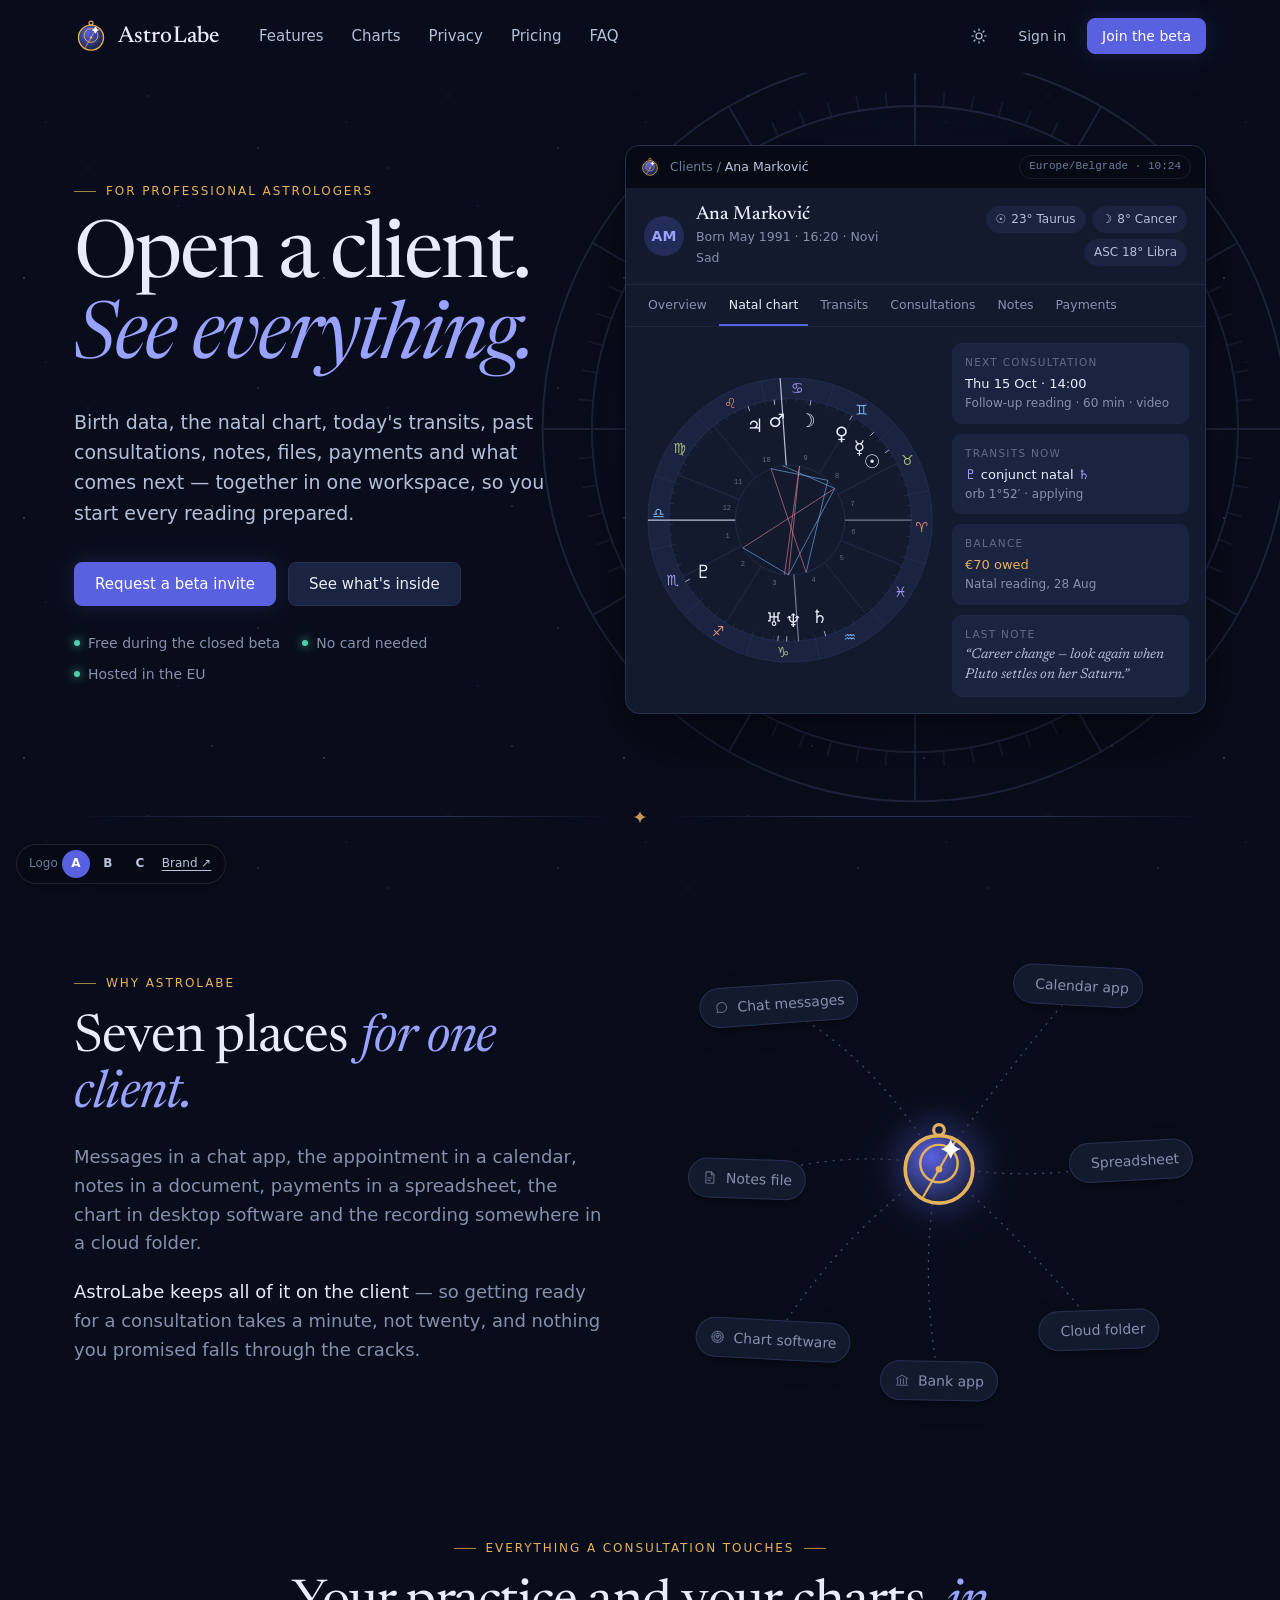
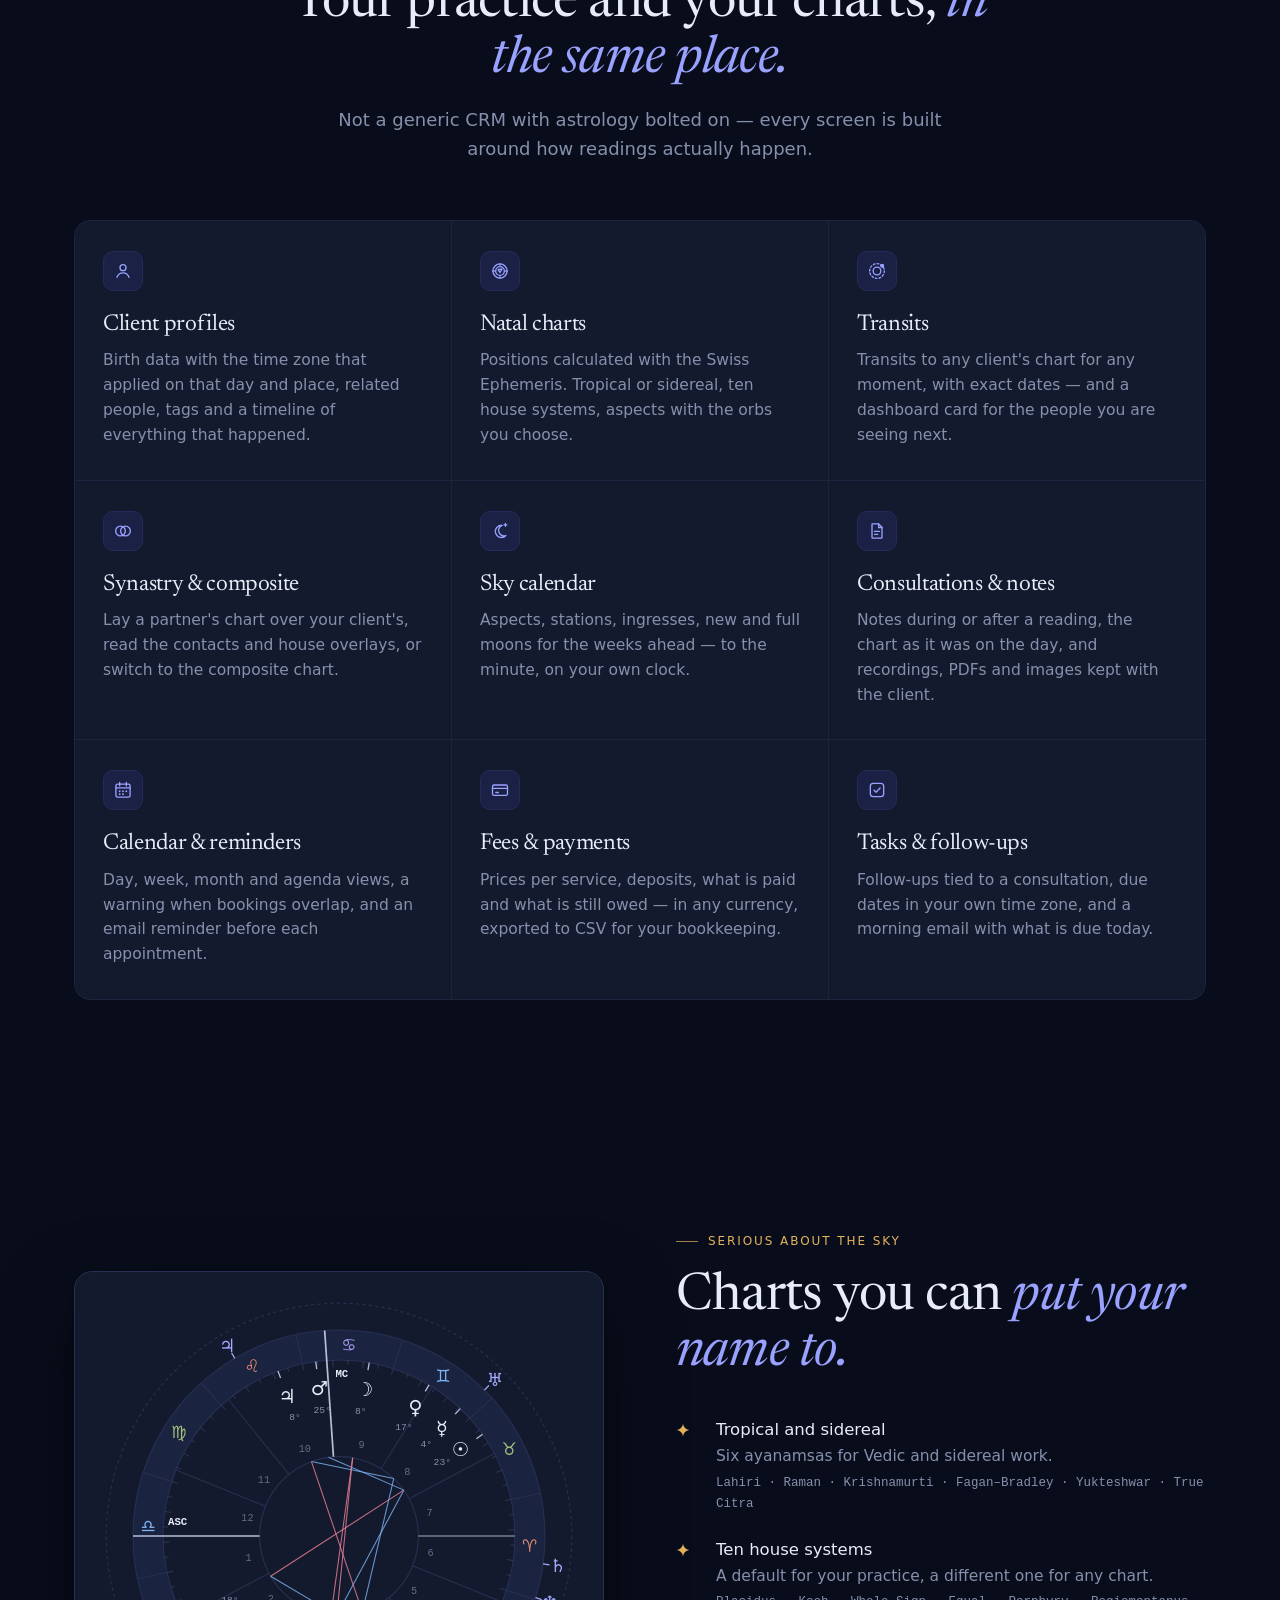
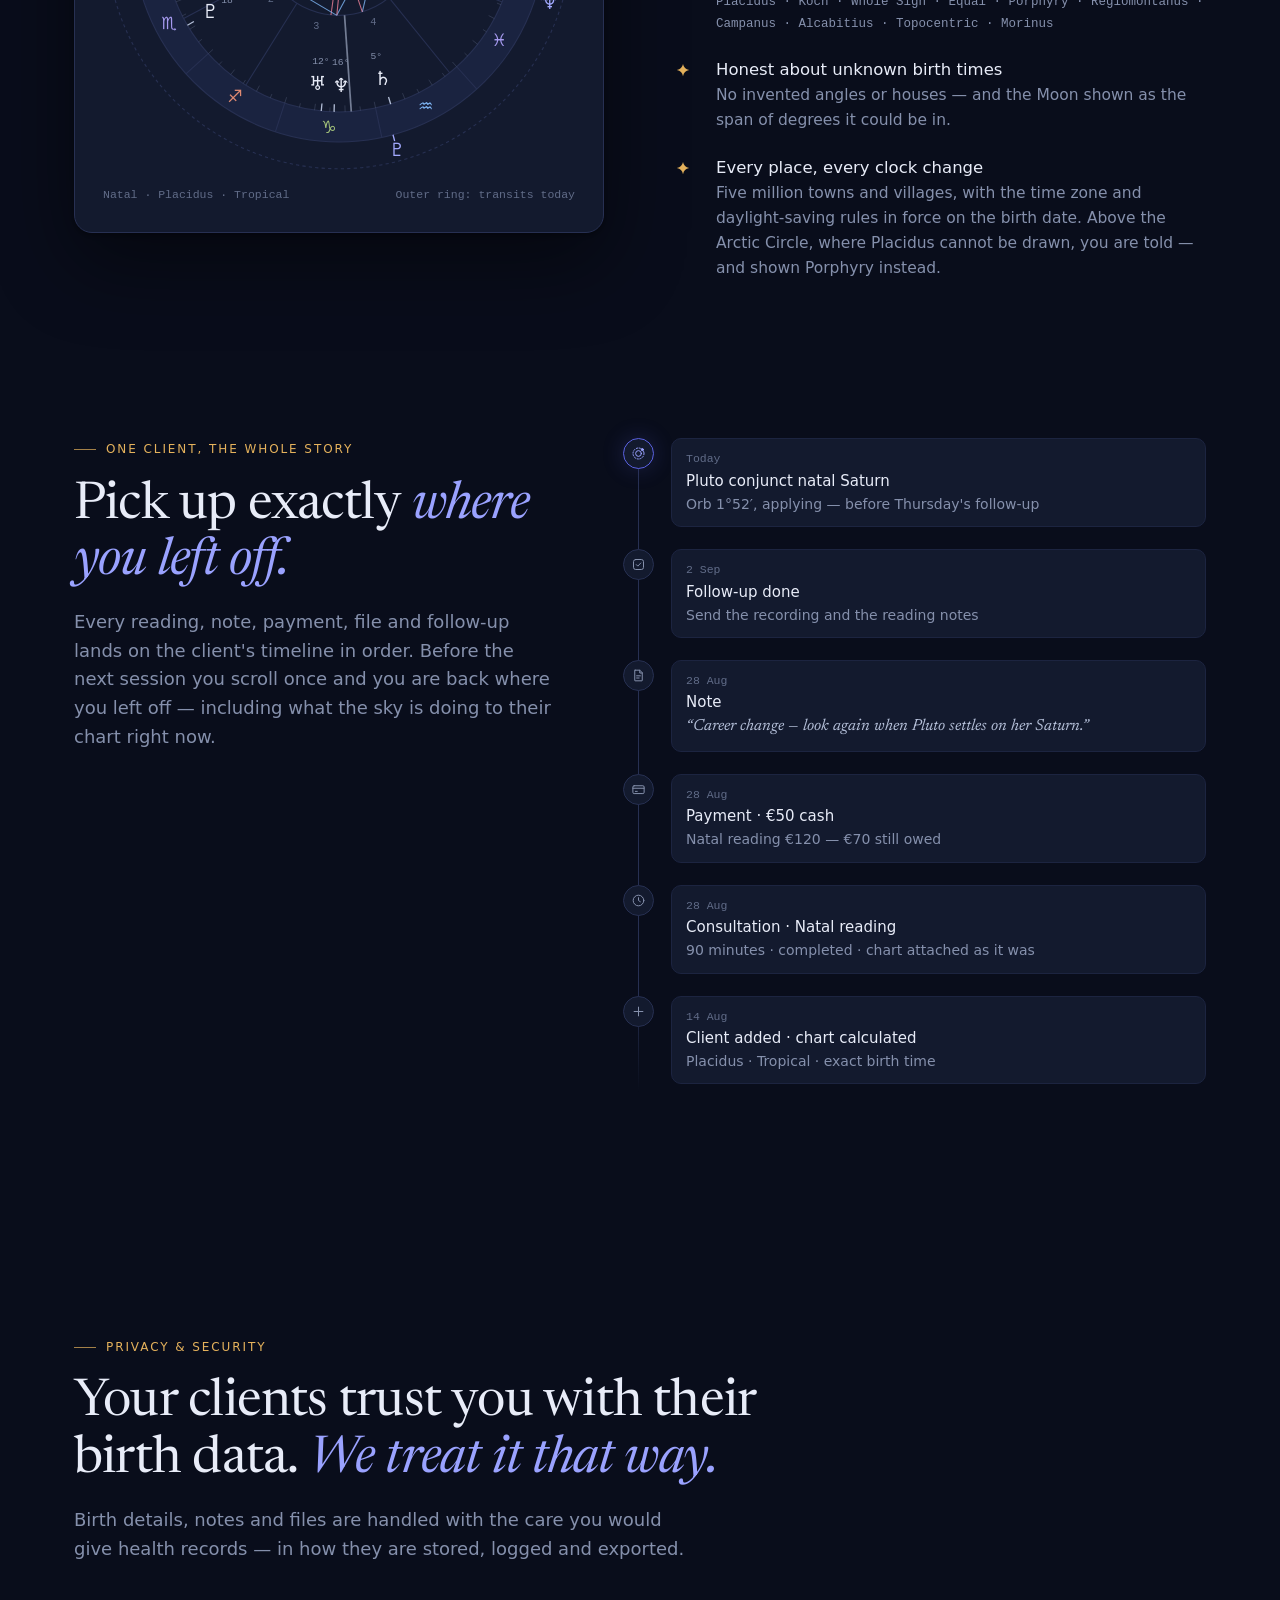
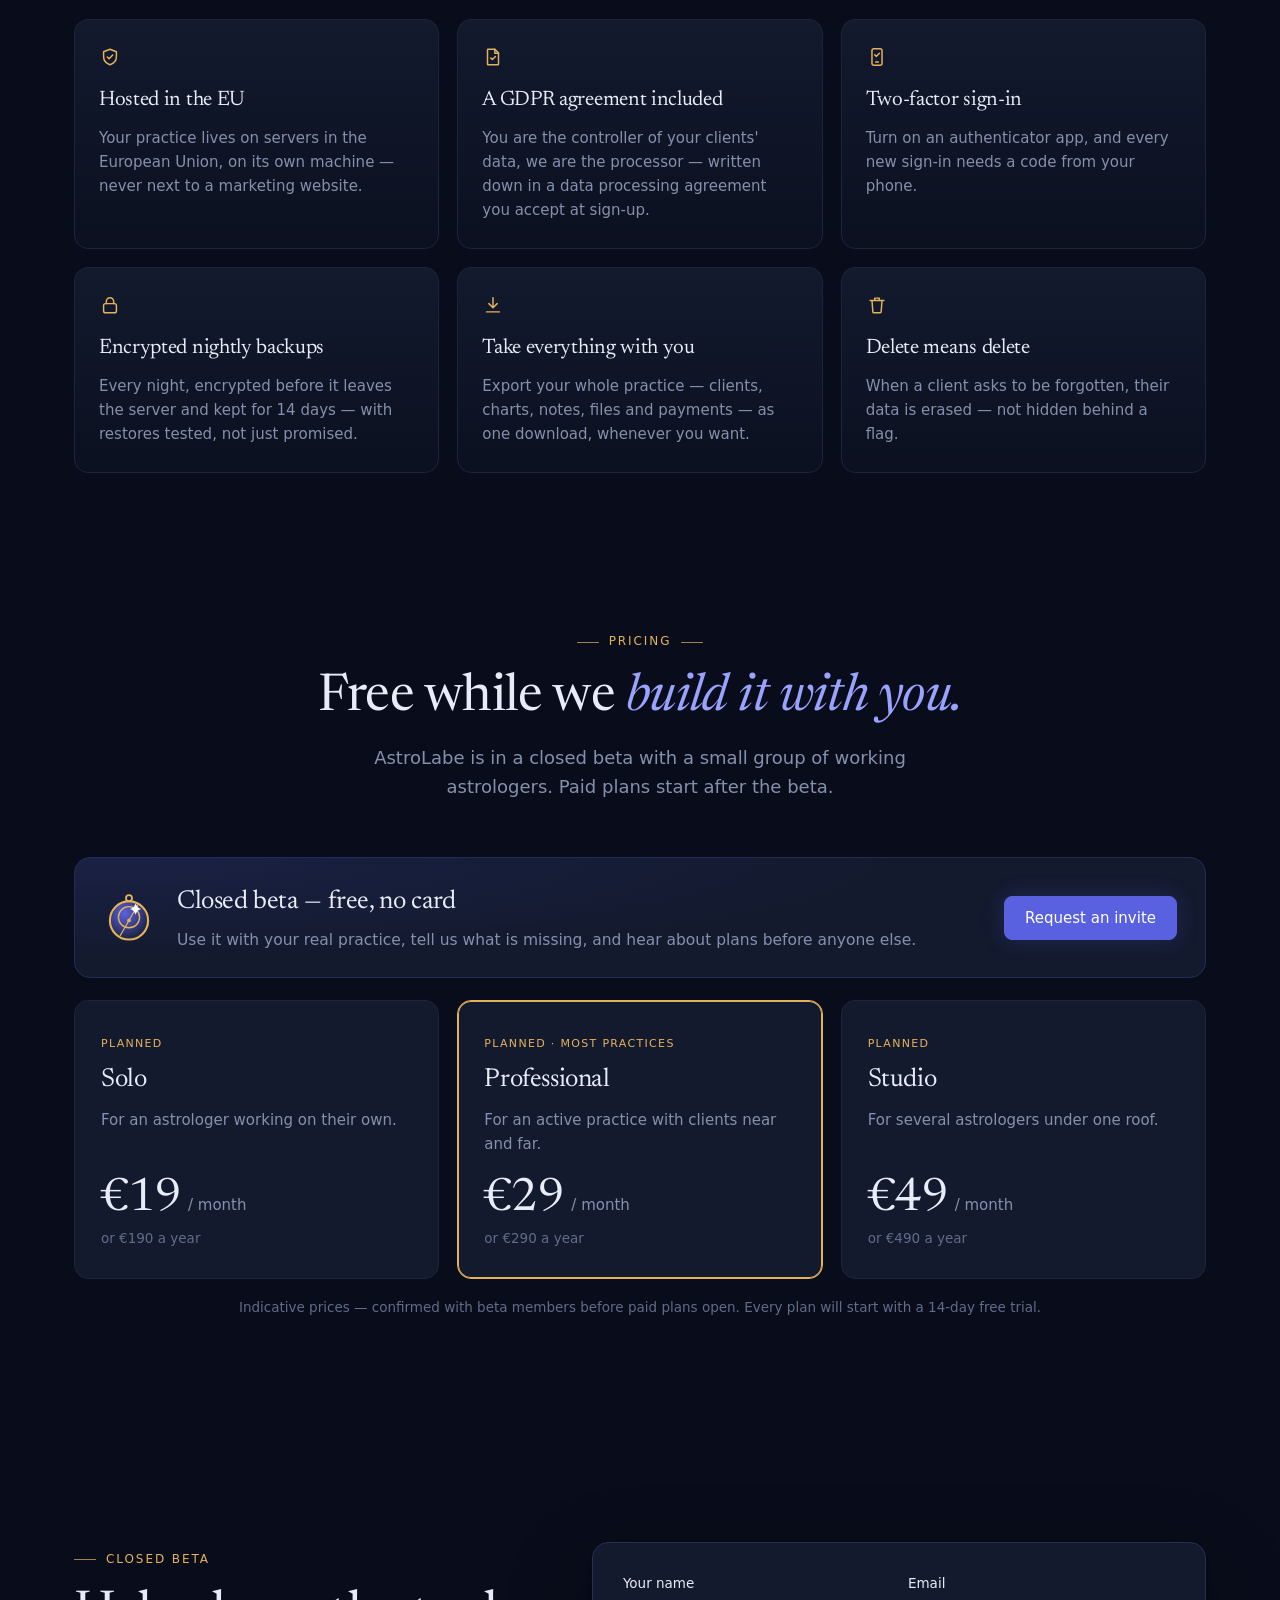
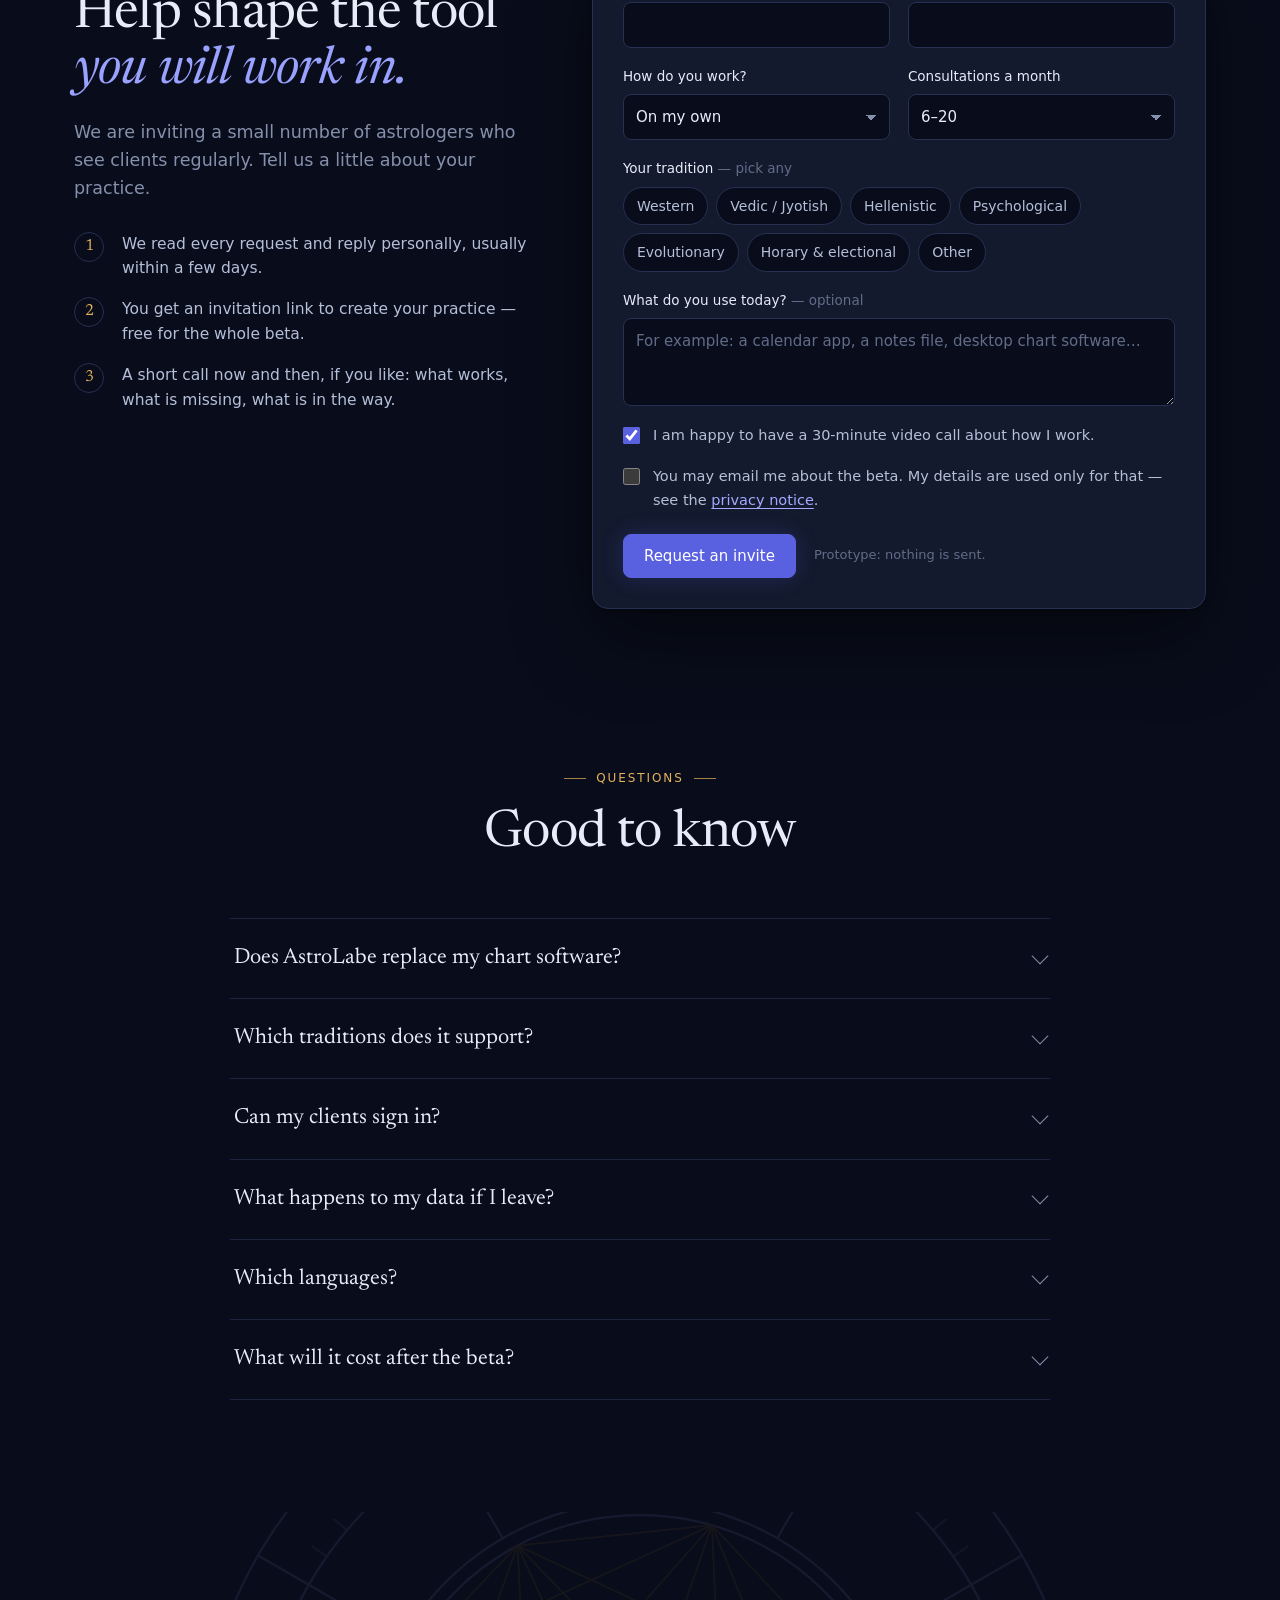
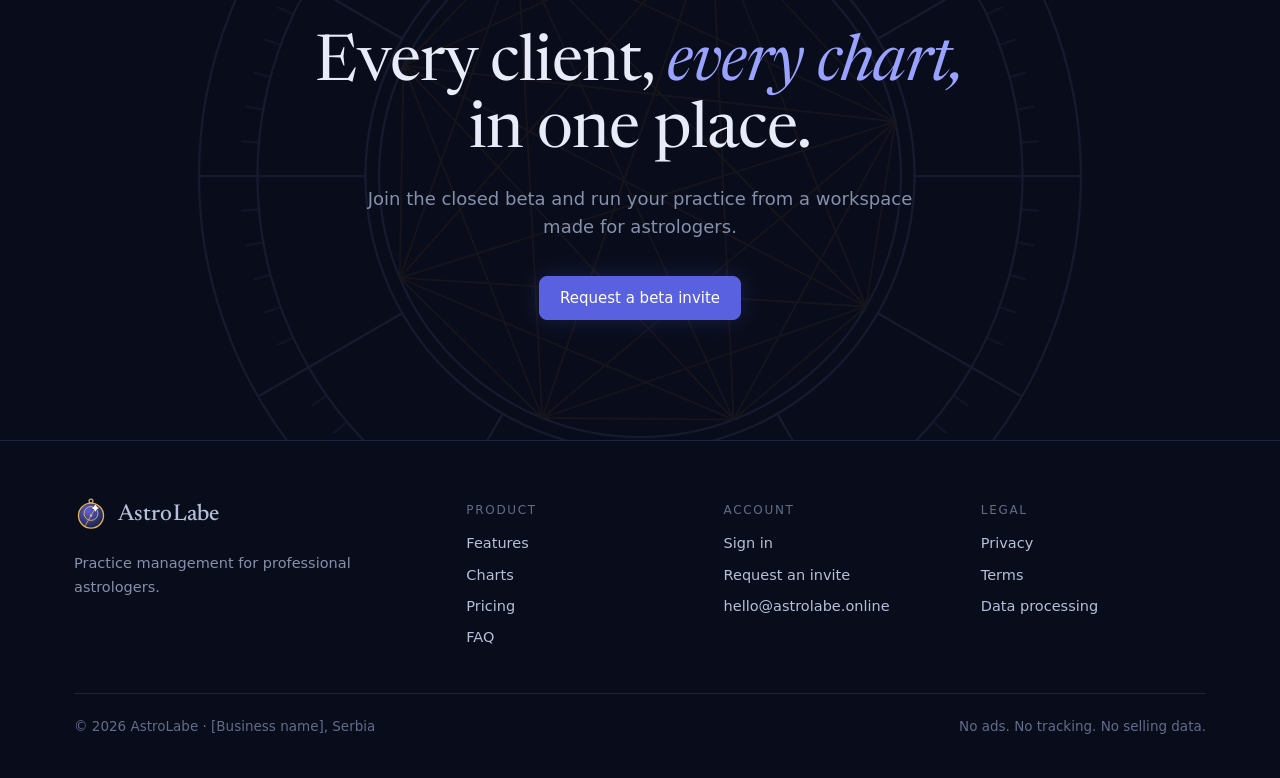
==== prototype/index.html @ 8e6d5e39 "AstroLabe presentation site: theme, prototype and logo tools - theme/astrolabe: classic WordPress th" ====
<!doctype html>
<html lang="en">
    <head>
        <meta charset="utf-8" />
        <meta name="viewport" content="width=device-width, initial-scale=1" />
        <title>AstroLabe — practice management for professional astrologers</title>
        <meta
            name="description"
            content="Clients, birth data, natal charts, transits, consultations, notes, appointments and payments in one workspace built for professional astrologers."
        />
        <meta property="og:title" content="AstroLabe — open a client, see everything" />
        <meta
            property="og:description"
            content="The practice workspace for professional astrologers. Closed beta — request an invite."
        />
        <meta name="theme-color" content="#090d1b" />
        <link rel="icon" href="assets/logo/favicon.svg" type="image/svg+xml" />
        <link rel="preconnect" href="https://fonts.bunny.net" />
        <link
            rel="stylesheet"
            href="https://fonts.bunny.net/css?family=ibm-plex-mono:400,500|inter-tight:400,500,600|newsreader:400,400i,500,500i&display=swap"
        />
        <link rel="stylesheet" href="assets/css/site.css" />
        <script>
            // Same theme memory as the app, before first paint.
            try {
                if (localStorage.getItem('astrolabe.site.theme') === 'day') {
                    document.documentElement.dataset.theme = 'day';
                }
            } catch (e) {}
        </script>
    </head>
    <body>
        <!-- logo-sprite:start -->
        <svg class="sprite" aria-hidden="true" focusable="false"><symbol id="mark-a" viewBox="0 0 64 64"><defs><radialGradient id="sky-sprite-a" cx=".38" cy=".3" r=".8"><stop offset="0" stop-color="var(--logo-sky-1)"/><stop offset="1" stop-color="var(--logo-sky-2)"/></radialGradient></defs><circle cx="32" cy="7.6" r="3.7" fill="none" stroke="var(--logo-limb)" stroke-width="2.2"/><circle cx="32" cy="35" r="22.2" fill="url(#sky-sprite-a)"/><circle cx="32" cy="35" r="23.5" fill="none" stroke="var(--logo-limb)" stroke-width="2.6"/><circle cx="32" cy="31" r="13" fill="none" stroke="var(--logo-brass)" stroke-width="1.7"/><path d="M43.1 15.77L20.9 54.23" stroke="var(--logo-brass)" stroke-width="1.5"/><circle cx="32" cy="35" r="2.3" fill="var(--logo-brass)"/><path d="M40.15 13.88Q41.6 19.43 47.15 20.88Q41.6 22.33 40.15 27.88Q38.7 22.33 33.15 20.88Q38.7 19.43 40.15 13.88Z" fill="var(--logo-star-sky)"/></symbol><symbol id="mark-b" viewBox="0 0 64 64"><circle cx="32" cy="7.6" r="3.7" fill="none" stroke="var(--logo-limb)" stroke-width="2.2"/><circle cx="32" cy="35" r="23.5" fill="none" stroke="var(--logo-limb)" stroke-width="2.6"/><path d="M11.42 43.32A35.84 35.84 0 0 1 52.58 43.32" fill="none" stroke="var(--logo-line)" stroke-width="2.2"/><path d="M16.03 50.42A30.59 30.59 0 0 1 47.97 50.42" fill="none" stroke="var(--logo-line)" stroke-width="1.3" opacity=".55"/><path d="M32 15.5Q33.9 23.1 41.5 25Q33.9 26.9 32 34.5Q30.1 26.9 22.5 25Q30.1 23.1 32 15.5Z" fill="var(--logo-star)"/><circle cx="44.5" cy="29.5" r="1.6" fill="var(--logo-limb)"/></symbol><symbol id="mark-c" viewBox="0 0 64 64"><path d="M30.9 13L33.5 13L17.6 56.6L15 56.6ZM30.6 13L37 13L50.6 56.6L44.1 56.6ZM11.4 56.4H21.4V58.6H11.4ZM40.4 56.4H54.4V58.6H40.4Z" fill="var(--logo-ink)"/><path d="M8 45.5A44.64 44.64 0 0 1 56 45.5" fill="none" stroke="var(--logo-limb)" stroke-width="2.3" stroke-linecap="round"/><path d="M33.2 1.5Q35 8.7 42.2 10.5Q35 12.3 33.2 19.5Q31.4 12.3 24.2 10.5Q31.4 8.7 33.2 1.5Z" fill="var(--logo-line)"/></symbol></svg>
        <!-- logo-sprite:end -->

        <svg class="sprite" aria-hidden="true" focusable="false">
            <symbol id="i-user" viewBox="0 0 24 24" fill="none" stroke="currentColor" stroke-width="1.6" stroke-linecap="round" stroke-linejoin="round"><circle cx="12" cy="8" r="3.6" /><path d="M4.8 19.5c1.2-3.4 4-5.2 7.2-5.2s6 1.8 7.2 5.2" /></symbol>
            <symbol id="i-chart" viewBox="0 0 24 24" fill="none" stroke="currentColor" stroke-width="1.6" stroke-linecap="round" stroke-linejoin="round"><circle cx="12" cy="12" r="8.5" /><circle cx="12" cy="12" r="5.2" /><path d="M12 3.5v1.7M20.5 12h-1.7M12 20.5v-1.7M3.5 12h1.7" /><path d="M9.6 10.4l4.8-.8-2.4 4.2z" /></symbol>
            <symbol id="i-transit" viewBox="0 0 24 24" fill="none" stroke="currentColor" stroke-width="1.6" stroke-linecap="round" stroke-linejoin="round"><circle cx="12" cy="12" r="4.6" /><circle cx="12" cy="12" r="8.8" stroke-dasharray="2 2.6" /><circle cx="18.2" cy="5.8" r="1.7" fill="currentColor" /></symbol>
            <symbol id="i-synastry" viewBox="0 0 24 24" fill="none" stroke="currentColor" stroke-width="1.6" stroke-linecap="round" stroke-linejoin="round"><circle cx="9" cy="12" r="5.8" /><circle cx="15" cy="12" r="5.8" /></symbol>
            <symbol id="i-sky" viewBox="0 0 24 24" fill="none" stroke="currentColor" stroke-width="1.6" stroke-linecap="round" stroke-linejoin="round"><path d="M14.5 5.2a7.3 7.3 0 1 0 4.6 12.2 6 6 0 0 1-4.6-12.2z" /><path d="M18.5 3v3.4M16.8 4.7h3.4" /></symbol>
            <symbol id="i-notes" viewBox="0 0 24 24" fill="none" stroke="currentColor" stroke-width="1.6" stroke-linecap="round" stroke-linejoin="round"><path d="M6.5 3.5h7.5l4 4v12.5a.5.5 0 0 1-.5.5h-11a.5.5 0 0 1-.5-.5V4a.5.5 0 0 1 .5-.5z" /><path d="M14 3.5V8h4M9 12.5h6M9 16h4" /></symbol>
            <symbol id="i-calendar" viewBox="0 0 24 24" fill="none" stroke="currentColor" stroke-width="1.6" stroke-linecap="round" stroke-linejoin="round"><rect x="3.5" y="5" width="17" height="15.5" rx="2" /><path d="M3.5 9.5h17M8 3v4M16 3v4" /><path d="M8 13.5h.01M12 13.5h.01M16 13.5h.01M8 17h.01M12 17h.01" stroke-width="2.2" /></symbol>
            <symbol id="i-payment" viewBox="0 0 24 24" fill="none" stroke="currentColor" stroke-width="1.6" stroke-linecap="round" stroke-linejoin="round"><rect x="3" y="6" width="18" height="12.5" rx="2" /><path d="M3 10h18M7 15h3" /></symbol>
            <symbol id="i-task" viewBox="0 0 24 24" fill="none" stroke="currentColor" stroke-width="1.6" stroke-linecap="round" stroke-linejoin="round"><rect x="4" y="4" width="16" height="16" rx="3.5" /><path d="M8.5 12.2l2.4 2.4 4.8-5" /></symbol>
            <symbol id="i-chat" viewBox="0 0 24 24" fill="none" stroke="currentColor" stroke-width="1.6" stroke-linecap="round" stroke-linejoin="round"><path d="M5.2 18.8l1-3.3a7.4 7.4 0 1 1 2.9 2.6z" /></symbol>
            <symbol id="i-folder" viewBox="0 0 24 24" fill="none" stroke="currentColor" stroke-width="1.6" stroke-linecap="round" stroke-linejoin="round"><path d="M3.5 7a1.5 1.5 0 0 1 1.5-1.5h4l2 2h8a1.5 1.5 0 0 1 1.5 1.5v8.5A1.5 1.5 0 0 1 19 19H5a1.5 1.5 0 0 1-1.5-1.5z" /></symbol>
            <symbol id="i-sheet" viewBox="0 0 24 24" fill="none" stroke="currentColor" stroke-width="1.6" stroke-linecap="round" stroke-linejoin="round"><rect x="4" y="4" width="16" height="16" rx="2" /><path d="M4 9.5h16M4 14.5h16M10 4v16" /></symbol>
            <symbol id="i-bank" viewBox="0 0 24 24" fill="none" stroke="currentColor" stroke-width="1.6" stroke-linecap="round" stroke-linejoin="round"><path d="M3.5 9.5L12 4.5l8.5 5M5.5 10v7M9.8 10v7M14.2 10v7M18.5 10v7M3.5 19.5h17" /></symbol>
            <symbol id="i-shield" viewBox="0 0 24 24" fill="none" stroke="currentColor" stroke-width="1.6" stroke-linecap="round" stroke-linejoin="round"><path d="M12 3.5l7 2.8v5.2c0 4.3-2.9 7.6-7 9-4.1-1.4-7-4.7-7-9V6.3z" /><path d="M9 12l2 2 4-4.2" /></symbol>
            <symbol id="i-lock" viewBox="0 0 24 24" fill="none" stroke="currentColor" stroke-width="1.6" stroke-linecap="round" stroke-linejoin="round"><rect x="5" y="10.5" width="14" height="10" rx="2" /><path d="M8 10.5V8a4 4 0 0 1 8 0v2.5" /></symbol>
            <symbol id="i-phone" viewBox="0 0 24 24" fill="none" stroke="currentColor" stroke-width="1.6" stroke-linecap="round" stroke-linejoin="round"><rect x="6.5" y="3" width="11" height="18" rx="2.2" /><path d="M10.5 17.5h3M9.5 9.5l1.8 1.8 3.3-3.4" /></symbol>
            <symbol id="i-download" viewBox="0 0 24 24" fill="none" stroke="currentColor" stroke-width="1.6" stroke-linecap="round" stroke-linejoin="round"><path d="M12 4v11M7.5 10.5L12 15l4.5-4.5M5 19.5h14" /></symbol>
            <symbol id="i-trash" viewBox="0 0 24 24" fill="none" stroke="currentColor" stroke-width="1.6" stroke-linecap="round" stroke-linejoin="round"><path d="M4.5 7h15M9.5 7V4.5h5V7M6.5 7l1 12.5a1 1 0 0 0 1 .9h7a1 1 0 0 0 1-.9l1-12.5" /></symbol>
            <symbol id="i-doc" viewBox="0 0 24 24" fill="none" stroke="currentColor" stroke-width="1.6" stroke-linecap="round" stroke-linejoin="round"><path d="M6.5 3.5h7.5l4 4v12.5a.5.5 0 0 1-.5.5h-11a.5.5 0 0 1-.5-.5V4a.5.5 0 0 1 .5-.5z" /><path d="M14 3.5V8h4M9.5 13l1.8 1.8 3.4-3.4" /></symbol>
            <symbol id="i-clock" viewBox="0 0 24 24" fill="none" stroke="currentColor" stroke-width="1.6" stroke-linecap="round" stroke-linejoin="round"><circle cx="12" cy="12" r="8.5" /><path d="M12 7.5V12l3 2" /></symbol>
            <symbol id="i-plus" viewBox="0 0 24 24" fill="none" stroke="currentColor" stroke-width="1.6" stroke-linecap="round" stroke-linejoin="round"><path d="M12 5v14M5 12h14" /></symbol>
            <symbol id="i-sun" viewBox="0 0 24 24" fill="none" stroke="currentColor" stroke-width="1.6" stroke-linecap="round" stroke-linejoin="round"><circle cx="12" cy="12" r="4" /><path d="M12 2.5v2M12 19.5v2M2.5 12h2M19.5 12h2M5.3 5.3l1.4 1.4M17.3 17.3l1.4 1.4M5.3 18.7l1.4-1.4M17.3 6.7l1.4-1.4" /></symbol>
            <symbol id="i-moon" viewBox="0 0 24 24" fill="none" stroke="currentColor" stroke-width="1.6" stroke-linecap="round" stroke-linejoin="round"><path d="M19.5 14.5A8 8 0 0 1 9.5 4.5a8 8 0 1 0 10 10z" /></symbol>
            <symbol id="i-menu" viewBox="0 0 24 24" fill="none" stroke="currentColor" stroke-width="1.6" stroke-linecap="round" stroke-linejoin="round"><path d="M4 7h16M4 12h16M4 17h16" /></symbol>
            <symbol id="i-sparkle" viewBox="0 0 24 24"><path d="M12 1.5Q13.7 10.3 22.5 12Q13.7 13.7 12 22.5Q10.3 13.7 1.5 12Q10.3 10.3 12 1.5Z" fill="currentColor" /></symbol>
        </svg>

        <header class="site-header" id="top">
            <div class="wrap">
                <a class="lockup" href="#top" aria-label="AstroLabe home">
                    <svg class="mark" aria-hidden="true"><use class="logo-use" href="#mark-a" /></svg>
                    <span class="word">AstroLabe</span>
                </a>
                <nav class="site-nav" id="site-nav" aria-label="Main">
                    <a href="#features">Features</a>
                    <a href="#charts">Charts</a>
                    <a href="#privacy">Privacy</a>
                    <a href="#pricing">Pricing</a>
                    <a href="#faq">FAQ</a>
                </nav>
                <div class="header-actions">
                    <button type="button" class="icon-btn" data-theme-toggle aria-label="Switch between night and day">
                        <svg class="theme-night-icon" aria-hidden="true"><use href="#i-sun" /></svg>
                        <svg class="theme-day-icon" aria-hidden="true"><use href="#i-moon" /></svg>
                    </button>
                    <a class="btn btn-ghost btn-sm signin" href="https://app.astrolabe.online">Sign in</a>
                    <a class="btn btn-primary btn-sm" href="#beta">Join the beta</a>
                    <button
                        type="button"
                        class="icon-btn menu-btn"
                        aria-label="Open menu"
                        aria-controls="site-nav"
                        aria-expanded="false"
                        data-menu
                    >
                        <svg aria-hidden="true"><use href="#i-menu" /></svg>
                    </button>
                </div>
            </div>
        </header>

        <main>
            <!-- ============ HERO ============ -->
            <section class="hero">
                <div class="wrap">
                    <div class="copy">
                        <div class="eyebrow">For professional astrologers</div>
                        <h1>Open a client. <em>See everything.</em></h1>
                        <p class="lede">
                            Birth data, the natal chart, today's transits, past consultations, notes, files, payments and
                            what comes next — together in one workspace, so you start every reading prepared.
                        </p>
                        <div class="hero-cta">
                            <a class="btn btn-primary" href="#beta">Request a beta invite</a>
                            <a class="btn" href="#features">See what's inside</a>
                        </div>
                        <ul class="hero-notes">
                            <li>Free during the closed beta</li>
                            <li>No card needed</li>
                            <li>Hosted in the EU</li>
                        </ul>
                    </div>

                    <div class="hero-visual">
                        <svg class="wheel-art" viewBox="0 0 400 400" aria-hidden="true" data-wheel-art></svg>
                        <figure class="mock" aria-label="AstroLabe client profile, with the natal chart and what is coming up" style="margin: 0">
                            <div class="mock-bar">
                                <svg class="mark" aria-hidden="true"><use class="logo-use" href="#mark-a" /></svg>
                                <span class="crumb">Clients / <b>Ana Marković</b></span>
                                <span class="tz">Europe/Belgrade · 10:24</span>
                            </div>
                            <div class="mock-head">
                                <div class="avatar" aria-hidden="true">AM</div>
                                <div class="who">
                                    <b>Ana Marković</b>
                                    <span>Born May 1991 · 16:20 · Novi Sad</span>
                                </div>
                                <div class="chips">
                                    <span class="chip"><span class="glyph">☉&#xFE0E;</span> 23° Taurus</span>
                                    <span class="chip"><span class="glyph">☽&#xFE0E;</span> 8° Cancer</span>
                                    <span class="chip">ASC 18° Libra</span>
                                </div>
                            </div>
                            <div class="mock-tabs" aria-hidden="true">
                                <span>Overview</span><span class="on">Natal chart</span><span>Transits</span><span>Consultations</span
                                ><span>Notes</span><span>Payments</span>
                            </div>
                            <div class="mock-body">
                                <div class="mock-wheel">
                                    <svg class="wheel" id="hero-wheel" viewBox="0 0 400 400" role="img" aria-label="Natal chart wheel"></svg>
                                </div>
                                <div class="mock-side">
                                    <div class="mini">
                                        <div class="k">Next consultation</div>
                                        <div class="v">Thu 15 Oct · 14:00</div>
                                        <div class="s">Follow-up reading · 60 min · video</div>
                                    </div>
                                    <div class="mini">
                                        <div class="k">Transits now</div>
                                        <div class="v"><span class="glyph">♇&#xFE0E;</span> conjunct natal <span class="glyph">♄&#xFE0E;</span></div>
                                        <div class="s">orb 1°52′ · applying</div>
                                    </div>
                                    <div class="mini">
                                        <div class="k">Balance</div>
                                        <div class="v owed">€70 owed</div>
                                        <div class="s">Natal reading, 28 Aug</div>
                                    </div>
                                    <div class="mini">
                                        <div class="k">Last note</div>
                                        <div class="v note">“Career change — look again when Pluto settles on her Saturn.”</div>
                                    </div>
                                </div>
                            </div>
                        </figure>
                    </div>
                </div>
            </section>

            <div class="wrap divider" aria-hidden="true"><svg><use href="#i-sparkle" /></svg></div>

            <!-- ============ PROBLEM ============ -->
            <section class="section">
                <div class="wrap scatter-grid">
                    <div class="copy">
                        <div class="eyebrow">Why AstroLabe</div>
                        <h2>Seven places <em>for one client.</em></h2>
                        <p>
                            Messages in a chat app, the appointment in a calendar, notes in a document, payments in a
                            spreadsheet, the chart in desktop software and the recording somewhere in a cloud folder.
                        </p>
                        <p>
                            <strong>AstroLabe keeps all of it on the client</strong> — so getting ready for a consultation
                            takes a minute, not twenty, and nothing you promised falls through the cracks.
                        </p>
                    </div>
                    <div class="scatter" aria-hidden="true">
                        <svg class="links" viewBox="0 0 100 100" preserveAspectRatio="none">
                            <path d="M20 15 Q38 26 50 50" />
                            <path d="M76 11 Q62 30 50 50" />
                            <path d="M14 53 Q32 46 50 50" />
                            <path d="M86 49 Q68 54 50 50" />
                            <path d="M19 88 Q32 64 50 50" />
                            <path d="M80 86 Q66 66 50 50" />
                            <path d="M50 97 Q46 72 50 50" />
                        </svg>
                        <span class="tool" style="left: 20%; top: 15%; --tilt: -4deg"><svg><use href="#i-chat" /></svg>Chat messages</span>
                        <span class="tool" style="left: 76%; top: 11%; --tilt: 3deg"><svg><use href="#i-calendar" /></svg>Calendar app</span>
                        <span class="tool" style="left: 14%; top: 53%; --tilt: 2deg"><svg><use href="#i-notes" /></svg>Notes file</span>
                        <span class="tool" style="left: 86%; top: 49%; --tilt: -3deg"><svg><use href="#i-sheet" /></svg>Spreadsheet</span>
                        <span class="tool" style="left: 19%; top: 88%; --tilt: 3deg"><svg><use href="#i-chart" /></svg>Chart software</span>
                        <span class="tool" style="left: 80%; top: 86%; --tilt: -2deg"><svg><use href="#i-folder" /></svg>Cloud folder</span>
                        <span class="tool" style="left: 50%; top: 97%; --tilt: 1deg"><svg><use href="#i-bank" /></svg>Bank app</span>
                        <div class="hub"><svg class="mark"><use class="logo-use" href="#mark-a" /></svg></div>
                    </div>
                </div>
            </section>

            <!-- ============ FEATURES ============ -->
            <section class="section" id="features" style="padding-top: 24px">
                <div class="wrap">
                    <div class="section-head center">
                        <div class="eyebrow">Everything a consultation touches</div>
                        <h2>Your practice and your charts, <em>in the same place.</em></h2>
                        <p>Not a generic CRM with astrology bolted on — every screen is built around how readings actually happen.</p>
                    </div>
                    <div class="features">
                        <article class="feature">
                            <div class="ico"><svg><use href="#i-user" /></svg></div>
                            <h3>Client profiles</h3>
                            <p>Birth data with the time zone that applied on that day and place, related people, tags and a timeline of everything that happened.</p>
                        </article>
                        <article class="feature">
                            <div class="ico"><svg><use href="#i-chart" /></svg></div>
                            <h3>Natal charts</h3>
                            <p>Positions calculated with the Swiss Ephemeris. Tropical or sidereal, ten house systems, aspects with the orbs you choose.</p>
                        </article>
                        <article class="feature">
                            <div class="ico"><svg><use href="#i-transit" /></svg></div>
                            <h3>Transits</h3>
                            <p>Transits to any client's chart for any moment, with exact dates — and a dashboard card for the people you are seeing next.</p>
                        </article>
                        <article class="feature">
                            <div class="ico"><svg><use href="#i-synastry" /></svg></div>
                            <h3>Synastry &amp; composite</h3>
                            <p>Lay a partner's chart over your client's, read the contacts and house overlays, or switch to the composite chart.</p>
                        </article>
                        <article class="feature">
                            <div class="ico"><svg><use href="#i-sky" /></svg></div>
                            <h3>Sky calendar</h3>
                            <p>Aspects, stations, ingresses, new and full moons for the weeks ahead — to the minute, on your own clock.</p>
                        </article>
                        <article class="feature">
                            <div class="ico"><svg><use href="#i-notes" /></svg></div>
                            <h3>Consultations &amp; notes</h3>
                            <p>Notes during or after a reading, the chart as it was on the day, and recordings, PDFs and images kept with the client.</p>
                        </article>
                        <article class="feature">
                            <div class="ico"><svg><use href="#i-calendar" /></svg></div>
                            <h3>Calendar &amp; reminders</h3>
                            <p>Day, week, month and agenda views, a warning when bookings overlap, and an email reminder before each appointment.</p>
                        </article>
                        <article class="feature">
                            <div class="ico"><svg><use href="#i-payment" /></svg></div>
                            <h3>Fees &amp; payments</h3>
                            <p>Prices per service, deposits, what is paid and what is still owed — in any currency, exported to CSV for your bookkeeping.</p>
                        </article>
                        <article class="feature">
                            <div class="ico"><svg><use href="#i-task" /></svg></div>
                            <h3>Tasks &amp; follow-ups</h3>
                            <p>Follow-ups tied to a consultation, due dates in your own time zone, and a morning email with what is due today.</p>
                        </article>
                    </div>
                </div>
            </section>

            <!-- ============ CHARTS ============ -->
            <section class="section" id="charts">
                <div class="wrap spotlight">
                    <div class="spot-visual">
                        <svg class="wheel" id="spot-wheel" viewBox="0 0 440 440" role="img" aria-label="Natal chart with today's transits on the outer ring"></svg>
                        <div class="caption"><span>Natal · Placidus · Tropical</span><span>Outer ring: transits today</span></div>
                    </div>
                    <div class="copy">
                        <div class="eyebrow">Serious about the sky</div>
                        <h2 style="font-size: clamp(34px, 4.4vw, 52px); line-height: 1.08">
                            Charts you can <em>put your name to.</em>
                        </h2>
                        <ul class="facts">
                            <li>
                                <svg class="star" aria-hidden="true"><use href="#i-sparkle" /></svg>
                                <div>
                                    <b>Tropical and sidereal</b>
                                    <span>Six ayanamsas for Vedic and sidereal work.</span>
                                    <div class="list">Lahiri · Raman · Krishnamurti · Fagan–Bradley · Yukteshwar · True Citra</div>
                                </div>
                            </li>
                            <li>
                                <svg class="star" aria-hidden="true"><use href="#i-sparkle" /></svg>
                                <div>
                                    <b>Ten house systems</b>
                                    <span>A default for your practice, a different one for any chart.</span>
                                    <div class="list">Placidus · Koch · Whole Sign · Equal · Porphyry · Regiomontanus · Campanus · Alcabitius · Topocentric · Morinus</div>
                                </div>
                            </li>
                            <li>
                                <svg class="star" aria-hidden="true"><use href="#i-sparkle" /></svg>
                                <div>
                                    <b>Honest about unknown birth times</b>
                                    <span>No invented angles or houses — and the Moon shown as the span of degrees it could be in.</span>
                                </div>
                            </li>
                            <li>
                                <svg class="star" aria-hidden="true"><use href="#i-sparkle" /></svg>
                                <div>
                                    <b>Every place, every clock change</b>
                                    <span>Five million towns and villages, with the time zone and daylight-saving rules in force on the birth date. Above the Arctic Circle, where Placidus cannot be drawn, you are told — and shown Porphyry instead.</span>
                                </div>
                            </li>
                        </ul>
                    </div>
                </div>
            </section>

            <!-- ============ STORY / TIMELINE ============ -->
            <section class="section" style="padding-top: 40px">
                <div class="wrap story">
                    <div class="copy">
                        <div class="eyebrow">One client, the whole story</div>
                        <h2 style="font-size: clamp(34px, 4.4vw, 52px); line-height: 1.08">
                            Pick up exactly <em>where you left off.</em>
                        </h2>
                        <p style="margin-top: 18px; font-size: 18px; color: var(--ink-3)">
                            Every reading, note, payment, file and follow-up lands on the client's timeline in order. Before
                            the next session you scroll once and you are back where you left off — including what the sky is
                            doing to their chart right now.
                        </p>
                    </div>
                    <ol class="timeline">
                        <li class="t-now">
                            <span class="dot"><svg><use href="#i-transit" /></svg></span>
                            <div class="card-t">
                                <div class="when">Today</div>
                                <div class="what">Pluto conjunct natal Saturn</div>
                                <div class="more">Orb 1°52′, applying — before Thursday's follow-up</div>
                            </div>
                        </li>
                        <li>
                            <span class="dot"><svg><use href="#i-task" /></svg></span>
                            <div class="card-t">
                                <div class="when">2 Sep</div>
                                <div class="what">Follow-up done</div>
                                <div class="more">Send the recording and the reading notes</div>
                            </div>
                        </li>
                        <li>
                            <span class="dot"><svg><use href="#i-notes" /></svg></span>
                            <div class="card-t">
                                <div class="when">28 Aug</div>
                                <div class="what">Note</div>
                                <div class="more note">“Career change — look again when Pluto settles on her Saturn.”</div>
                            </div>
                        </li>
                        <li>
                            <span class="dot"><svg><use href="#i-payment" /></svg></span>
                            <div class="card-t">
                                <div class="when">28 Aug</div>
                                <div class="what">Payment · €50 cash</div>
                                <div class="more">Natal reading €120 — €70 still owed</div>
                            </div>
                        </li>
                        <li>
                            <span class="dot"><svg><use href="#i-clock" /></svg></span>
                            <div class="card-t">
                                <div class="when">28 Aug</div>
                                <div class="what">Consultation · Natal reading</div>
                                <div class="more">90 minutes · completed · chart attached as it was</div>
                            </div>
                        </li>
                        <li>
                            <span class="dot"><svg><use href="#i-plus" /></svg></span>
                            <div class="card-t">
                                <div class="when">14 Aug</div>
                                <div class="what">Client added · chart calculated</div>
                                <div class="more">Placidus · Tropical · exact birth time</div>
                            </div>
                        </li>
                    </ol>
                </div>
            </section>

            <!-- ============ PRIVACY ============ -->
            <section class="section" id="privacy">
                <div class="wrap">
                    <div class="section-head">
                        <div class="eyebrow">Privacy &amp; security</div>
                        <h2>Your clients trust you with their birth data. <em>We treat it that way.</em></h2>
                        <p>Birth details, notes and files are handled with the care you would give health records — in how they are stored, logged and exported.</p>
                    </div>
                    <div class="trust">
                        <div class="trust-item">
                            <svg aria-hidden="true"><use href="#i-shield" /></svg>
                            <h3>Hosted in the EU</h3>
                            <p>Your practice lives on servers in the European Union, on its own machine — never next to a marketing website.</p>
                        </div>
                        <div class="trust-item">
                            <svg aria-hidden="true"><use href="#i-doc" /></svg>
                            <h3>A GDPR agreement included</h3>
                            <p>You are the controller of your clients' data, we are the processor — written down in a data processing agreement you accept at sign-up.</p>
                        </div>
                        <div class="trust-item">
                            <svg aria-hidden="true"><use href="#i-phone" /></svg>
                            <h3>Two-factor sign-in</h3>
                            <p>Turn on an authenticator app, and every new sign-in needs a code from your phone.</p>
                        </div>
                        <div class="trust-item">
                            <svg aria-hidden="true"><use href="#i-lock" /></svg>
                            <h3>Encrypted nightly backups</h3>
                            <p>Every night, encrypted before it leaves the server and kept for 14 days — with restores tested, not just promised.</p>
                        </div>
                        <div class="trust-item">
                            <svg aria-hidden="true"><use href="#i-download" /></svg>
                            <h3>Take everything with you</h3>
                            <p>Export your whole practice — clients, charts, notes, files and payments — as one download, whenever you want.</p>
                        </div>
                        <div class="trust-item">
                            <svg aria-hidden="true"><use href="#i-trash" /></svg>
                            <h3>Delete means delete</h3>
                            <p>When a client asks to be forgotten, their data is erased — not hidden behind a flag.</p>
                        </div>
                    </div>
                </div>
            </section>

            <!-- ============ PRICING ============ -->
            <section class="section" id="pricing" style="padding-top: 40px">
                <div class="wrap">
                    <div class="section-head center">
                        <div class="eyebrow">Pricing</div>
                        <h2>Free while we <em>build it with you.</em></h2>
                        <p>AstroLabe is in a closed beta with a small group of working astrologers. Paid plans start after the beta.</p>
                    </div>
                    <div class="beta-banner">
                        <svg class="mark" aria-hidden="true"><use class="logo-use" href="#mark-a" /></svg>
                        <div>
                            <h3>Closed beta — free, no card</h3>
                            <p>Use it with your real practice, tell us what is missing, and hear about plans before anyone else.</p>
                        </div>
                        <a class="btn btn-primary" href="#beta">Request an invite</a>
                    </div>
                    <div class="plans">
                        <div class="plan">
                            <span class="tag">Planned</span>
                            <h3>Solo</h3>
                            <p class="for">For an astrologer working on their own.</p>
                            <div class="price"><b>€19</b><span>/ month</span></div>
                            <div class="yearly">or €190 a year</div>
                        </div>
                        <div class="plan featured">
                            <span class="tag">Planned · most practices</span>
                            <h3>Professional</h3>
                            <p class="for">For an active practice with clients near and far.</p>
                            <div class="price"><b>€29</b><span>/ month</span></div>
                            <div class="yearly">or €290 a year</div>
                        </div>
                        <div class="plan">
                            <span class="tag">Planned</span>
                            <h3>Studio</h3>
                            <p class="for">For several astrologers under one roof.</p>
                            <div class="price"><b>€49</b><span>/ month</span></div>
                            <div class="yearly">or €490 a year</div>
                        </div>
                    </div>
                    <p class="pricing-note">Indicative prices — confirmed with beta members before paid plans open. Every plan will start with a 14-day free trial.</p>
                </div>
            </section>

            <!-- ============ BETA FORM ============ -->
            <section class="section" id="beta">
                <div class="wrap beta">
                    <div class="copy">
                        <div class="eyebrow">Closed beta</div>
                        <h2>Help shape the tool <em>you will work in.</em></h2>
                        <p>We are inviting a small number of astrologers who see clients regularly. Tell us a little about your practice.</p>
                        <ol class="steps">
                            <li>We read every request and reply personally, usually within a few days.</li>
                            <li>You get an invitation link to create your practice — free for the whole beta.</li>
                            <li>A short call now and then, if you like: what works, what is missing, what is in the way.</li>
                        </ol>
                    </div>
                    <div class="form-card">
                        <form id="beta-form" novalidate>
                            <div class="form-grid">
                                <div class="field">
                                    <label for="f-name">Your name</label>
                                    <input class="input" id="f-name" name="name" autocomplete="name" required />
                                </div>
                                <div class="field">
                                    <label for="f-email">Email</label>
                                    <input class="input" id="f-email" name="email" type="email" autocomplete="email" required />
                                </div>
                                <div class="field">
                                    <label for="f-practice">How do you work?</label>
                                    <select class="input" id="f-practice" name="practice">
                                        <option>On my own</option>
                                        <option>Online, with clients abroad</option>
                                        <option>In a studio with other astrologers</option>
                                        <option>I teach or mentor</option>
                                    </select>
                                </div>
                                <div class="field">
                                    <label for="f-volume">Consultations a month</label>
                                    <select class="input" id="f-volume" name="volume">
                                        <option>1–5</option>
                                        <option selected>6–20</option>
                                        <option>21–50</option>
                                        <option>More than 50</option>
                                    </select>
                                </div>
                                <fieldset class="field full">
                                    <legend>Your tradition <span class="hint">— pick any</span></legend>
                                    <div class="pills">
                                        <label class="pill"><input type="checkbox" name="tradition" value="western" /><span>Western</span></label>
                                        <label class="pill"><input type="checkbox" name="tradition" value="vedic" /><span>Vedic / Jyotish</span></label>
                                        <label class="pill"><input type="checkbox" name="tradition" value="hellenistic" /><span>Hellenistic</span></label>
                                        <label class="pill"><input type="checkbox" name="tradition" value="psychological" /><span>Psychological</span></label>
                                        <label class="pill"><input type="checkbox" name="tradition" value="evolutionary" /><span>Evolutionary</span></label>
                                        <label class="pill"><input type="checkbox" name="tradition" value="horary" /><span>Horary &amp; electional</span></label>
                                        <label class="pill"><input type="checkbox" name="tradition" value="other" /><span>Other</span></label>
                                    </div>
                                </fieldset>
                                <div class="field full">
                                    <label for="f-tools">What do you use today? <span class="hint">— optional</span></label>
                                    <textarea class="input" id="f-tools" name="tools" placeholder="For example: a calendar app, a notes file, desktop chart software…"></textarea>
                                </div>
                                <label class="check full field" style="grid-column: 1 / -1">
                                    <input type="checkbox" name="call" checked />
                                    <span>I am happy to have a 30-minute video call about how I work.</span>
                                </label>
                                <label class="check full field" style="grid-column: 1 / -1">
                                    <input type="checkbox" name="consent" required />
                                    <span>You may email me about the beta. My details are used only for that — see the <a href="https://app.astrolabe.online/legal/privacy">privacy notice</a>.</span>
                                </label>
                            </div>
                            <div class="form-foot">
                                <button class="btn btn-primary" type="submit">Request an invite</button>
                                <small>Prototype: nothing is sent.</small>
                                <span class="form-error" role="alert" hidden></span>
                            </div>
                        </form>
                        <div class="form-done" hidden tabindex="-1">
                            <svg class="mark" aria-hidden="true"><use class="logo-use" href="#mark-a" /></svg>
                            <h3>Thank you — request received.</h3>
                            <p>We will write to you personally, usually within a few days.</p>
                        </div>
                    </div>
                </div>
            </section>

            <!-- ============ FAQ ============ -->
            <section class="section" id="faq" style="padding-top: 40px">
                <div class="wrap">
                    <div class="section-head center">
                        <div class="eyebrow">Questions</div>
                        <h2>Good to know</h2>
                    </div>
                    <div class="faq">
                        <details>
                            <summary>Does AstroLabe replace my chart software?</summary>
                            <div class="a">
                                <p>For everyday client work it often can: natal charts, transits, synastry, composite charts and the sky calendar are all built in, next to the client they belong to.</p>
                                <p>It does not write interpretations, and some techniques — progressions and solar returns, for example — are not there yet. Tell us which ones you need; the beta decides what comes next.</p>
                            </div>
                        </details>
                        <details>
                            <summary>Which traditions does it support?</summary>
                            <div class="a">
                                <p>Western, Vedic, Hellenistic and the schools built on them. You choose the zodiac, ayanamsa, house system and orbs for your practice, and can change them for any single chart.</p>
                            </div>
                        </details>
                        <details>
                            <summary>Can my clients sign in?</summary>
                            <div class="a">
                                <p>Not yet. AstroLabe is your private workspace; clients never see it. A client portal with online booking is planned after the beta.</p>
                            </div>
                        </details>
                        <details>
                            <summary>What happens to my data if I leave?</summary>
                            <div class="a">
                                <p>You can export your whole practice at any time. If you close your account, you have 30 days to change your mind; after that everything is permanently deleted, backups included once they expire.</p>
                            </div>
                        </details>
                        <details>
                            <summary>Which languages?</summary>
                            <div class="a">
                                <p>English for now. More languages are planned — tell us yours when you request an invite.</p>
                            </div>
                        </details>
                        <details>
                            <summary>What will it cost after the beta?</summary>
                            <div class="a">
                                <p>The plans we have in mind start at €19 a month, or €190 a year. Prices are confirmed with beta members before any paid plan opens, and nobody is moved to a paid plan without asking.</p>
                            </div>
                        </details>
                    </div>
                </div>
            </section>

            <!-- ============ CLOSING ============ -->
            <section class="closing">
                <svg class="wheel-art" viewBox="0 0 400 400" aria-hidden="true" data-wheel-art></svg>
                <div class="wrap">
                    <h2>Every client, <em>every chart,</em><br />in one place.</h2>
                    <p>Join the closed beta and run your practice from a workspace made for astrologers.</p>
                    <div class="hero-cta">
                        <a class="btn btn-primary" href="#beta">Request a beta invite</a>
                    </div>
                </div>
            </section>
        </main>

        <footer class="site-footer">
            <div class="wrap">
                <div class="footer-grid">
                    <div>
                        <a class="lockup" href="#top">
                            <svg class="mark" aria-hidden="true"><use class="logo-use" href="#mark-a" /></svg>
                            <span class="word">AstroLabe</span>
                        </a>
                        <p>Practice management for professional astrologers.</p>
                    </div>
                    <div>
                        <h4>Product</h4>
                        <ul>
                            <li><a href="#features">Features</a></li>
                            <li><a href="#charts">Charts</a></li>
                            <li><a href="#pricing">Pricing</a></li>
                            <li><a href="#faq">FAQ</a></li>
                        </ul>
                    </div>
                    <div>
                        <h4>Account</h4>
                        <ul>
                            <li><a href="https://app.astrolabe.online">Sign in</a></li>
                            <li><a href="#beta">Request an invite</a></li>
                            <li><a href="mailto:hello@astrolabe.online">hello@astrolabe.online</a></li>
                        </ul>
                    </div>
                    <div>
                        <h4>Legal</h4>
                        <ul>
                            <li><a href="https://app.astrolabe.online/legal/privacy">Privacy</a></li>
                            <li><a href="https://app.astrolabe.online/legal/terms">Terms</a></li>
                            <li><a href="https://app.astrolabe.online/legal/dpa">Data processing</a></li>
                        </ul>
                    </div>
                </div>
                <div class="footer-base">
                    <span>© <span data-year>2026</span> AstroLabe · [Business name], Serbia</span>
                    <span>No ads. No tracking. No selling data.</span>
                </div>
            </div>
        </footer>

        <div class="proto-switch" role="group" aria-label="Prototype: compare logo concepts">
            Logo
            <button type="button" data-logo="a" aria-pressed="true">A</button>
            <button type="button" data-logo="b" aria-pressed="false">B</button>
            <button type="button" data-logo="c" aria-pressed="false">C</button>
            <a href="brand.html" style="color: var(--shell-ink); padding: 0 8px 0 4px; font-size: 12px">Brand ↗</a>
        </div>

        <script src="assets/js/site.js"></script>
    </body>
</html>
---- prototype/assets/css/site.css ----
/* ============================================================
   AstroLabe — presentation site prototype.

   The tokens are copied from the app (resources/css/tokens.css), so the
   site and the product read as one thing: night by default — a dark sky,
   starlight blue and old brass from astronomical instruments — and day,
   the same layout on paper. Logo colours are --logo-* tokens; the inline
   sprite (tools/logos.mjs) reads them, so the mark follows the theme.
   ============================================================ */

/* ---------------- NIGHT (default) ---------------- */
:root {
    color-scheme: dark;

    --brand: #5a61e0;
    --brand-600: #4950c9;
    --brand-300: #9aa2ff;
    --brand-100: #232c58;
    --brand-050: #1a2145;
    --link: #a3aaff;

    --ink: #e8ecf8;
    --ink-2: #b4bfd8;
    --ink-3: #8590ac;
    --ink-4: #616c88;
    --line: #273052;
    --line-soft: #1c2440;
    --surface: #131a2e;
    --surface-2: #1a2340;
    --canvas: #090d1b;
    --shell: #060a15;
    --shell-2: #151d36;
    --shell-ink: #b9c3dc;
    --shell-ink-2: #6d7a99;

    --ok: #4fd1b0;
    --ok-bg: #0f3830;
    --warn: #e5b25c;
    --danger: #f0839a;
    --info: #7fb6f5;

    --brass: #e5b25c;
    --fire: #e08a72;
    --earth: #a3c27a;
    --air: #7fb6f5;
    --water: #a79bf0;

    --on-brand: #ffffff;

    --sans: 'Inter Tight', ui-sans-serif, system-ui, -apple-system, 'Segoe UI', sans-serif;
    --serif: 'Newsreader', Georgia, 'Times New Roman', serif;
    --mono: 'IBM Plex Mono', ui-monospace, 'SF Mono', Menlo, monospace;
    --r: 6px;
    --r-lg: 10px;

    --stars: 0.55;
    --glow: 0 0 22px rgba(90, 97, 224, 0.22);
    --shadow: 0 1px 2px rgba(0, 0, 0, 0.3), 0 6px 20px rgba(0, 0, 0, 0.28);

    /* Site-only */
    --accent-text: var(--brand-300);
    --header-bg: rgba(9, 13, 27, 0.78);
    --shadow-lg: 0 2px 6px rgba(0, 0, 0, 0.35), 0 30px 80px rgba(0, 0, 0, 0.45);
    --hero-glow: rgba(90, 97, 224, 0.18);
    --wheel-art: #8f97e0;
    --wheel-web: #a2701f;

    --logo-limb: #e5b25c;
    --logo-brass: #e5b25c;
    --logo-sky-1: #5a61e0;
    --logo-sky-2: #151d36;
    --logo-line: #9aa2ff;
    --logo-star: #ffffff;
    --logo-star-sky: #ffffff;
    --logo-ink: #e8ecf8;
}

/* ---------------- DAY ---------------- */
:root[data-theme='day'] {
    color-scheme: light;

    --brand: #3b46a8;
    --brand-600: #2f3a92;
    --brand-300: #8f97e0;
    --brand-100: #e5e7fa;
    --brand-050: #f1f2fd;
    --link: #3b46a8;

    --ink: #10182b;
    --ink-2: #3b475f;
    --ink-3: #6b7889;
    --ink-4: #9aa5b4;
    --line: #dfe3ea;
    --line-soft: #eceef3;
    --surface: #ffffff;
    --surface-2: #f5f7fb;
    --canvas: #eef0f5;
    --shell: #141b2d;
    --shell-2: #1d2740;
    --shell-ink: #c4ccdd;
    --shell-ink-2: #6d7a94;

    --ok: #1c7a63;
    --ok-bg: #e2f3ee;
    --warn: #a2701f;
    --danger: #a83a52;
    --info: #2f5fa8;

    --brass: #a2701f;
    --fire: #b8503f;
    --earth: #57703f;
    --air: #3a6b96;
    --water: #5a4f96;

    --stars: 0;
    --glow: none;
    --shadow: 0 1px 2px rgba(16, 24, 43, 0.06), 0 4px 14px rgba(16, 24, 43, 0.05);

    --accent-text: var(--brand);
    --header-bg: rgba(238, 240, 245, 0.85);
    --shadow-lg: 0 2px 6px rgba(16, 24, 43, 0.06), 0 30px 70px rgba(16, 24, 43, 0.14);
    --hero-glow: rgba(59, 70, 168, 0.08);
    --wheel-art: #8f97e0;
    --wheel-web: #a2701f;

    --logo-limb: #a2701f;
    --logo-brass: #e5b25c;
    --logo-sky-1: #4950c9;
    --logo-sky-2: #141b2d;
    --logo-line: #5a61e0;
    --logo-star: #2f3a92;
    --logo-star-sky: #ffffff;
    --logo-ink: #10182b;
}

/* ---------------- Base ---------------- */
*,
*::before,
*::after {
    box-sizing: border-box;
}

html {
    scroll-behavior: smooth;
    scroll-padding-top: 84px;
    -webkit-text-size-adjust: 100%;
}

body {
    margin: 0;
    background: var(--canvas);
    color: var(--ink-2);
    font-family: var(--sans);
    font-size: 16px;
    line-height: 1.6;
    -webkit-font-smoothing: antialiased;
    overflow-x: hidden;
}

/* The app's starfield: a tiled layer that costs nothing and sits behind everything. */
body::before {
    content: '';
    position: fixed;
    inset: 0;
    pointer-events: none;
    z-index: 0;
    opacity: var(--stars);
    background-image:
        radial-gradient(1.3px 1.3px at 24px 38px, rgba(214, 224, 255, 0.75), transparent),
        radial-gradient(1px 1px at 148px 96px, rgba(214, 224, 255, 0.5), transparent),
        radial-gradient(1.6px 1.6px at 212px 26px, rgba(229, 178, 92, 0.5), transparent),
        radial-gradient(1px 1px at 88px 168px, rgba(214, 224, 255, 0.45), transparent),
        radial-gradient(1.2px 1.2px at 258px 148px, rgba(214, 224, 255, 0.6), transparent),
        radial-gradient(1px 1px at 178px 206px, rgba(154, 162, 255, 0.5), transparent),
        radial-gradient(1px 1px at 46px 122px, rgba(214, 224, 255, 0.35), transparent);
    background-size: 300px 240px;
}

body > * {
    position: relative;
    z-index: 1;
}

img,
svg {
    display: block;
    max-width: 100%;
}

a {
    color: var(--link);
    text-decoration-thickness: 1px;
    text-underline-offset: 3px;
}

h1,
h2,
h3 {
    font-family: var(--serif);
    font-weight: 400;
    color: var(--ink);
    letter-spacing: -0.015em;
    margin: 0;
}

h1 em,
h2 em {
    font-style: italic;
    color: var(--accent-text);
}

p {
    margin: 0;
}

:focus-visible {
    outline: 2px solid var(--brand-300);
    outline-offset: 2px;
    border-radius: 4px;
}

.sprite {
    position: absolute;
    width: 0;
    height: 0;
    overflow: hidden;
}

.visually-hidden {
    position: absolute;
    width: 1px;
    height: 1px;
    overflow: hidden;
    clip: rect(0 0 0 0);
    white-space: nowrap;
}

.wrap {
    width: 100%;
    max-width: 1180px;
    margin: 0 auto;
    padding: 0 24px;
}

.mono {
    font-family: var(--mono);
}

.glyph {
    font-family: 'Segoe UI Symbol', 'Noto Sans Symbols 2', 'Apple Symbols', var(--sans);
}

/* ---------------- Buttons ---------------- */
.btn {
    display: inline-flex;
    align-items: center;
    justify-content: center;
    gap: 8px;
    height: 44px;
    padding: 0 20px;
    border-radius: 8px;
    border: 1px solid var(--line);
    background: var(--surface-2);
    color: var(--ink);
    font: inherit;
    font-size: 15px;
    font-weight: 500;
    text-decoration: none;
    cursor: pointer;
    white-space: nowrap;
    transition:
        background 0.15s,
        border-color 0.15s,
        color 0.15s;
}

.btn:hover {
    border-color: var(--ink-4);
}

.btn-primary {
    background: var(--brand);
    border-color: var(--brand);
    color: var(--on-brand);
    box-shadow: var(--glow);
}

.btn-primary:hover {
    background: var(--brand-600);
    border-color: var(--brand-600);
}

.btn-ghost {
    background: transparent;
    border-color: transparent;
    color: var(--ink-2);
}

.btn-ghost:hover {
    background: var(--surface-2);
    border-color: transparent;
}

.btn-sm {
    height: 36px;
    padding: 0 14px;
    font-size: 14px;
}

.icon-btn {
    width: 36px;
    height: 36px;
    display: inline-grid;
    place-items: center;
    border-radius: 8px;
    border: 1px solid transparent;
    background: transparent;
    color: var(--ink-2);
    cursor: pointer;
}

.icon-btn:hover {
    background: var(--surface-2);
}

.icon-btn svg {
    width: 18px;
    height: 18px;
}

/* ---------------- Logo lockup ---------------- */
.lockup {
    display: inline-flex;
    align-items: center;
    gap: 10px;
    color: var(--ink);
    text-decoration: none;
}

.lockup .mark {
    width: 34px;
    height: 34px;
    flex: 0 0 34px;
}

.lockup .word {
    font-family: var(--serif);
    font-weight: 500;
    font-size: 23px;
    letter-spacing: 0.005em;
    line-height: 1;
}

/* ---------------- Header ---------------- */
.site-header {
    position: sticky;
    top: 0;
    z-index: 20;
    background: var(--header-bg);
    backdrop-filter: blur(14px) saturate(1.2);
    -webkit-backdrop-filter: blur(14px) saturate(1.2);
    border-bottom: 1px solid transparent;
    transition: border-color 0.2s;
}

.site-header.is-scrolled {
    border-bottom-color: var(--line-soft);
}

.site-header .wrap {
    height: 72px;
    display: flex;
    align-items: center;
    gap: 28px;
}

.site-nav {
    display: flex;
    gap: 4px;
}

.site-nav a {
    color: var(--ink-2);
    text-decoration: none;
    font-size: 15px;
    padding: 8px 12px;
    border-radius: 8px;
}

.site-nav a:hover {
    color: var(--ink);
    background: var(--surface-2);
}

.header-actions {
    margin-left: auto;
    display: flex;
    align-items: center;
    gap: 6px;
}

.menu-btn {
    display: none;
}

.theme-day-icon {
    display: none;
}

:root[data-theme='day'] .theme-day-icon {
    display: block;
}

:root[data-theme='day'] .theme-night-icon {
    display: none;
}

/* ---------------- Sections ---------------- */
.section {
    padding: 112px 0;
}

.section-tight {
    padding: 72px 0;
}

.eyebrow {
    display: inline-flex;
    align-items: center;
    gap: 10px;
    font-size: 12px;
    font-weight: 500;
    letter-spacing: 0.16em;
    text-transform: uppercase;
    color: var(--brass);
    margin-bottom: 18px;
}

.eyebrow::before {
    content: '';
    width: 22px;
    height: 1px;
    background: currentColor;
    opacity: 0.7;
}

.section-head {
    max-width: 720px;
    margin-bottom: 56px;
}

.section-head.center {
    margin-left: auto;
    margin-right: auto;
    text-align: center;
}

.section-head.center .eyebrow::after {
    content: '';
    width: 22px;
    height: 1px;
    background: currentColor;
    opacity: 0.7;
}

.section-head h2 {
    font-size: clamp(34px, 4.4vw, 52px);
    line-height: 1.08;
}

.section-head p {
    margin-top: 18px;
    font-size: 18px;
    color: var(--ink-3);
    max-width: 620px;
}

.section-head.center p {
    margin-left: auto;
    margin-right: auto;
}

/* A horizon with one star on it, between sections. */
.divider {
    display: flex;
    align-items: center;
    gap: 16px;
    color: var(--brass);
}

.divider::before,
.divider::after {
    content: '';
    flex: 1;
    height: 1px;
    background: linear-gradient(90deg, transparent, var(--line) 30%, var(--line) 70%, transparent);
}

.divider svg {
    width: 14px;
    height: 14px;
    opacity: 0.85;
}

/* ---------------- Hero ---------------- */
.hero {
    padding: 72px 0 96px;
    overflow: hidden;
}

.hero .wrap {
    display: grid;
    grid-template-columns: minmax(0, 0.92fr) minmax(0, 1.08fr);
    gap: 56px;
    align-items: center;
}

.hero h1 {
    font-size: clamp(44px, 6.2vw, 80px);
    line-height: 1.02;
    letter-spacing: -0.025em;
}

.hero .lede {
    margin-top: 26px;
    font-size: 19px;
    line-height: 1.6;
    color: var(--ink-2);
    max-width: 520px;
}

.hero-cta {
    margin-top: 34px;
    display: flex;
    flex-wrap: wrap;
    gap: 12px;
}

.hero-notes {
    margin: 26px 0 0;
    padding: 0;
    list-style: none;
    display: flex;
    flex-wrap: wrap;
    gap: 8px 22px;
    font-size: 14px;
    color: var(--ink-3);
}

.hero-notes li {
    display: inline-flex;
    align-items: center;
    gap: 8px;
}

.hero-notes li::before {
    content: '';
    width: 6px;
    height: 6px;
    border-radius: 50%;
    background: var(--ok);
    box-shadow: 0 0 10px var(--ok);
}

.hero-visual {
    position: relative;
}

.hero-visual .wheel-art {
    position: absolute;
    width: 760px;
    max-width: none;
    left: 50%;
    top: 50%;
    transform: translate(-50%, -50%);
    opacity: 0.16;
    pointer-events: none;
}

.hero-visual::before {
    content: '';
    position: absolute;
    inset: -12% -8%;
    background: radial-gradient(closest-side, var(--hero-glow), transparent);
    pointer-events: none;
}

/* ---------------- App mock ---------------- */
.mock {
    position: relative;
    background: var(--surface);
    border: 1px solid var(--line);
    border-radius: 14px;
    box-shadow: var(--shadow-lg);
    overflow: hidden;
    font-size: 13px;
}

.mock-bar {
    height: 42px;
    display: flex;
    align-items: center;
    gap: 10px;
    padding: 0 14px;
    background: var(--shell);
    color: var(--shell-ink);
    font-size: 12.5px;
}

.mock-bar .mark {
    width: 20px;
    height: 20px;
}

.mock-bar .crumb {
    color: var(--shell-ink-2);
}

.mock-bar .crumb b {
    color: var(--shell-ink);
    font-weight: 500;
}

.mock-bar .tz {
    margin-left: auto;
    font-family: var(--mono);
    font-size: 11px;
    color: var(--shell-ink-2);
    border: 1px solid rgba(255, 255, 255, 0.08);
    border-radius: 20px;
    padding: 2px 9px;
    white-space: nowrap;
}

.mock-head {
    display: flex;
    align-items: center;
    gap: 12px;
    padding: 16px 18px;
    border-bottom: 1px solid var(--line-soft);
}

.avatar {
    width: 40px;
    height: 40px;
    flex: 0 0 40px;
    border-radius: 50%;
    display: grid;
    place-items: center;
    background: var(--brand-100);
    color: var(--brand-300);
    font-weight: 600;
    font-size: 14px;
}

:root[data-theme='day'] .avatar {
    color: var(--brand);
}

.mock-head .who {
    min-width: 0;
}

.mock-head .who b {
    display: block;
    font-family: var(--serif);
    font-size: 19px;
    font-weight: 500;
    color: var(--ink);
    line-height: 1.2;
}

.mock-head .who span {
    color: var(--ink-3);
    font-size: 12.5px;
}

.chips {
    margin-left: auto;
    display: flex;
    gap: 6px;
    flex-wrap: wrap;
    justify-content: flex-end;
}

.chip {
    display: inline-flex;
    align-items: center;
    gap: 5px;
    padding: 3px 9px;
    border-radius: 20px;
    background: var(--surface-2);
    border: 1px solid var(--line-soft);
    color: var(--ink-2);
    font-size: 12px;
    white-space: nowrap;
}

.mock-tabs {
    display: flex;
    gap: 2px;
    padding: 0 12px;
    border-bottom: 1px solid var(--line-soft);
    overflow: hidden;
}

.mock-tabs span {
    padding: 10px 10px 9px;
    color: var(--ink-3);
    font-size: 12.5px;
    border-bottom: 2px solid transparent;
    white-space: nowrap;
}

.mock-tabs span.on {
    color: var(--ink);
    border-bottom-color: var(--brand);
}

.mock-body {
    display: grid;
    grid-template-columns: minmax(0, 1.25fr) minmax(0, 1fr);
    gap: 14px;
    padding: 16px;
}

.mock-wheel {
    align-self: center;
}

.mock-side {
    display: grid;
    gap: 10px;
    align-content: start;
}

.mini {
    border: 1px solid var(--line-soft);
    background: var(--surface-2);
    border-radius: 9px;
    padding: 10px 12px;
}

.mini .k {
    font-size: 10.5px;
    letter-spacing: 0.12em;
    text-transform: uppercase;
    color: var(--ink-4);
    margin-bottom: 4px;
}

.mini .v {
    color: var(--ink);
    font-weight: 500;
    font-size: 13px;
    line-height: 1.4;
}

.mini .s {
    color: var(--ink-3);
    font-size: 12px;
    margin-top: 2px;
    line-height: 1.45;
}

.mini .note {
    font-family: var(--serif);
    font-style: italic;
    font-size: 14px;
    color: var(--ink-2);
    font-weight: 400;
}

.mini .owed {
    color: var(--warn);
}

.mini .glyph {
    color: var(--link);
}

/* Chart wheel (drawn by site.js, styled like the app's ChartWheel) */
.wheel {
    width: 100%;
    height: auto;
    font-family: var(--sans);
}

.wheel .band {
    fill: var(--surface-2);
    stroke: var(--line);
}

.wheel .face {
    fill: var(--surface);
    stroke: var(--line);
}

.wheel .ring {
    fill: none;
    stroke: var(--line);
}

.wheel .tick {
    stroke: var(--ink-4);
    stroke-width: 0.6;
    opacity: 0.55;
}

.wheel .sign-edge,
.wheel .cusp {
    stroke: var(--line);
}

.wheel .angle-line {
    stroke: var(--ink-2);
    stroke-width: 1.6;
}

.wheel .sign-glyph {
    font-size: 16px;
    text-anchor: middle;
    dominant-baseline: central;
}

.wheel .el-fire {
    fill: var(--fire);
}

.wheel .el-earth {
    fill: var(--earth);
}

.wheel .el-air {
    fill: var(--air);
}

.wheel .el-water {
    fill: var(--water);
}

.wheel .house-num {
    font-family: var(--mono);
    font-size: 9.5px;
    fill: var(--ink-4);
    text-anchor: middle;
    dominant-baseline: central;
}

.wheel .angle-label {
    font-family: var(--mono);
    font-size: 10px;
    font-weight: 600;
    fill: var(--ink);
    text-anchor: middle;
    dominant-baseline: central;
}

.wheel .planet-glyph {
    font-size: 18px;
    fill: var(--ink);
    text-anchor: middle;
    dominant-baseline: central;
}

.wheel .planet-deg {
    font-family: var(--mono);
    font-size: 9px;
    fill: var(--ink-3);
    text-anchor: middle;
    dominant-baseline: central;
}

.wheel .marker {
    stroke: var(--ink-2);
    stroke-width: 1.2;
}

.wheel .asp {
    stroke-width: 1;
    opacity: 0.8;
}

.wheel .asp-soft {
    stroke: var(--info);
}

.wheel .asp-hard {
    stroke: var(--danger);
}

.wheel .outer-band {
    fill: var(--surface);
    stroke: var(--line);
    stroke-dasharray: 3 3;
}

.wheel.is-compact .planet-glyph {
    font-size: 25px;
}

.wheel.is-compact .sign-glyph {
    font-size: 19px;
}

.wheel .outer-glyph {
    font-size: 17px;
    fill: var(--link);
    text-anchor: middle;
    dominant-baseline: central;
}

.wheel .outer-marker {
    stroke: var(--link);
    stroke-width: 1.2;
}

/* ---------------- Problem → one place ---------------- */
.scatter-grid {
    display: grid;
    grid-template-columns: minmax(0, 1fr) minmax(0, 1fr);
    gap: 64px;
    align-items: center;
}

.scatter-grid h2 {
    font-size: clamp(34px, 4.4vw, 52px);
    line-height: 1.08;
}

.scatter-grid .copy p {
    margin-top: 20px;
    font-size: 18px;
    color: var(--ink-3);
}

.scatter-grid .copy p strong {
    color: var(--ink);
    font-weight: 500;
}

.scatter {
    position: relative;
    aspect-ratio: 1 / 0.86;
}

.scatter svg.links {
    position: absolute;
    inset: 0;
    width: 100%;
    height: 100%;
}

.scatter .links path {
    vector-effect: non-scaling-stroke;
    fill: none;
    stroke: var(--ink-4);
    stroke-width: 1.2;
    stroke-dasharray: 2 6;
    opacity: 0.7;
}

.scatter .tool {
    position: absolute;
    transform: translate(-50%, -50%) rotate(var(--tilt, 0deg));
    display: inline-flex;
    align-items: center;
    gap: 8px;
    padding: 8px 13px;
    border-radius: 999px;
    background: var(--surface);
    border: 1px solid var(--line);
    color: var(--ink-3);
    font-size: 14px;
    white-space: nowrap;
    box-shadow: var(--shadow);
}

.scatter .tool svg {
    width: 16px;
    height: 16px;
    color: var(--ink-4);
}

.scatter .hub {
    position: absolute;
    left: 50%;
    top: 50%;
    transform: translate(-50%, -50%);
    width: 128px;
    height: 128px;
    border-radius: 50%;
    display: grid;
    place-items: center;
    background: radial-gradient(closest-side, var(--brand-050), transparent);
}

.scatter .hub .mark {
    width: 92px;
    height: 92px;
    filter: drop-shadow(0 0 22px rgba(90, 97, 224, 0.35));
}

/* ---------------- Feature grid ---------------- */
.features {
    display: grid;
    grid-template-columns: repeat(3, minmax(0, 1fr));
    gap: 1px;
    background: var(--line-soft);
    border: 1px solid var(--line-soft);
    border-radius: 16px;
    overflow: hidden;
}

.feature {
    background: var(--surface);
    padding: 30px 28px 32px;
}

.feature .ico {
    width: 40px;
    height: 40px;
    border-radius: 10px;
    display: grid;
    place-items: center;
    background: var(--brand-050);
    color: var(--brand-300);
    border: 1px solid var(--brand-100);
    margin-bottom: 20px;
}

:root[data-theme='day'] .feature .ico {
    color: var(--brand);
}

.feature .ico svg {
    width: 20px;
    height: 20px;
}

.feature h3 {
    font-size: 23px;
    line-height: 1.2;
    margin-bottom: 10px;
}

.feature p {
    font-size: 15.5px;
    color: var(--ink-3);
}

/* ---------------- Charts spotlight ---------------- */
.spotlight {
    display: grid;
    grid-template-columns: minmax(0, 1fr) minmax(0, 1fr);
    gap: 72px;
    align-items: center;
}

.spot-visual {
    position: relative;
    padding: 28px;
    border-radius: 18px;
    background: var(--surface);
    border: 1px solid var(--line);
    box-shadow: var(--shadow-lg);
}

.spot-visual .caption {
    display: flex;
    justify-content: space-between;
    gap: 12px;
    margin-top: 14px;
    font-family: var(--mono);
    font-size: 11.5px;
    color: var(--ink-4);
}

.facts {
    margin: 36px 0 0;
    padding: 0;
    list-style: none;
    display: grid;
    gap: 22px;
}

.facts li {
    display: grid;
    grid-template-columns: 26px minmax(0, 1fr);
    gap: 14px;
}

.facts .star {
    width: 14px;
    height: 14px;
    margin-top: 6px;
    color: var(--brass);
}

.facts b {
    display: block;
    color: var(--ink);
    font-weight: 500;
    font-size: 16.5px;
}

.facts span {
    display: block;
    color: var(--ink-3);
    font-size: 15.5px;
}

.facts .list {
    font-family: var(--mono);
    font-size: 12.5px;
    color: var(--ink-3);
    margin-top: 4px;
    line-height: 1.7;
}

/* ---------------- Timeline ---------------- */
.story {
    display: grid;
    grid-template-columns: minmax(0, 0.9fr) minmax(0, 1.1fr);
    gap: 72px;
    align-items: start;
}

.timeline {
    position: relative;
    margin: 0;
    padding: 6px 0 0;
    list-style: none;
}

.timeline::before {
    content: '';
    position: absolute;
    left: 15px;
    top: 14px;
    bottom: 14px;
    width: 1px;
    background: linear-gradient(var(--line), var(--line) 85%, transparent);
}

.timeline li {
    position: relative;
    display: grid;
    grid-template-columns: 32px minmax(0, 1fr);
    gap: 16px;
    padding-bottom: 22px;
}

.timeline .dot {
    width: 31px;
    height: 31px;
    border-radius: 50%;
    display: grid;
    place-items: center;
    background: var(--surface);
    border: 1px solid var(--line);
    color: var(--ink-3);
}

.timeline .dot svg {
    width: 15px;
    height: 15px;
}

.timeline .t-now .dot {
    border-color: var(--brand);
    color: var(--brand-300);
    box-shadow: var(--glow);
}

.timeline .card-t {
    background: var(--surface);
    border: 1px solid var(--line-soft);
    border-radius: 10px;
    padding: 11px 14px;
}

.timeline .when {
    font-family: var(--mono);
    font-size: 11.5px;
    color: var(--ink-4);
}

.timeline .what {
    color: var(--ink);
    font-weight: 500;
    font-size: 15px;
}

.timeline .more {
    color: var(--ink-3);
    font-size: 14px;
}

.timeline .more.note {
    font-family: var(--serif);
    font-style: italic;
    font-size: 16px;
    color: var(--ink-2);
}

/* ---------------- Privacy ---------------- */
.trust {
    display: grid;
    grid-template-columns: repeat(3, minmax(0, 1fr));
    gap: 18px;
}

.trust-item {
    padding: 26px 24px;
    border-radius: 14px;
    border: 1px solid var(--line-soft);
    background: linear-gradient(180deg, var(--surface), transparent 140%);
}

.trust-item svg {
    width: 22px;
    height: 22px;
    color: var(--brass);
    margin-bottom: 16px;
}

.trust-item h3 {
    font-size: 21px;
    margin-bottom: 8px;
}

.trust-item p {
    font-size: 15px;
    color: var(--ink-3);
}

/* ---------------- Pricing ---------------- */
.beta-banner {
    display: grid;
    grid-template-columns: auto minmax(0, 1fr) auto;
    gap: 22px;
    align-items: center;
    padding: 24px 28px;
    border-radius: 16px;
    border: 1px solid var(--brand-100);
    background:
        radial-gradient(120% 140% at 0% 0%, var(--brand-050), transparent 60%),
        var(--surface);
    margin-bottom: 22px;
}

.beta-banner .mark {
    width: 52px;
    height: 52px;
}

.beta-banner h3 {
    font-size: 26px;
}

.beta-banner p {
    color: var(--ink-3);
    font-size: 15.5px;
    margin-top: 4px;
}

.plans {
    display: grid;
    grid-template-columns: repeat(3, minmax(0, 1fr));
    gap: 18px;
}

.plan {
    padding: 28px 26px;
    border-radius: 14px;
    border: 1px solid var(--line-soft);
    background: var(--surface);
}

.plan.featured {
    border-color: var(--brass);
    box-shadow: 0 0 0 1px var(--brass) inset;
}

.plan .tag {
    display: inline-block;
    font-size: 11px;
    letter-spacing: 0.12em;
    text-transform: uppercase;
    color: var(--brass);
    margin-bottom: 8px;
}

.plan h3 {
    font-size: 26px;
}

.plan .for {
    color: var(--ink-3);
    font-size: 15px;
    margin-top: 6px;
    min-height: 48px;
}

.plan .price {
    margin-top: 20px;
    display: flex;
    align-items: baseline;
    gap: 6px;
    color: var(--ink);
}

.plan .price b {
    font-family: var(--serif);
    font-weight: 400;
    font-size: 46px;
    line-height: 1;
}

.plan .price span {
    color: var(--ink-3);
    font-size: 15px;
}

.plan .yearly {
    margin-top: 6px;
    font-size: 13.5px;
    color: var(--ink-4);
}

.pricing-note {
    margin-top: 18px;
    font-size: 13.5px;
    color: var(--ink-4);
    text-align: center;
}

/* ---------------- Beta form ---------------- */
.beta {
    display: grid;
    grid-template-columns: minmax(0, 0.85fr) minmax(0, 1.15fr);
    gap: 64px;
    align-items: start;
}

.beta .copy h2 {
    font-size: clamp(34px, 4.4vw, 52px);
    line-height: 1.08;
}

.beta .copy p {
    margin-top: 18px;
    font-size: 17.5px;
    color: var(--ink-3);
}

.steps {
    margin: 30px 0 0;
    padding: 0;
    list-style: none;
    counter-reset: step;
    display: grid;
    gap: 16px;
}

.steps li {
    counter-increment: step;
    display: grid;
    grid-template-columns: 34px minmax(0, 1fr);
    gap: 14px;
    color: var(--ink-2);
    font-size: 15.5px;
}

.steps li::before {
    content: counter(step);
    width: 30px;
    height: 30px;
    border-radius: 50%;
    display: grid;
    place-items: center;
    font-family: var(--serif);
    font-size: 16px;
    color: var(--brass);
    border: 1px solid var(--line);
}

.form-card {
    padding: 30px;
    border-radius: 16px;
    border: 1px solid var(--line);
    background: var(--surface);
    box-shadow: var(--shadow-lg);
}

.form-grid {
    display: grid;
    grid-template-columns: minmax(0, 1fr) minmax(0, 1fr);
    gap: 18px;
}

.field {
    display: grid;
    gap: 7px;
    align-content: start;
}

.field.full {
    grid-column: 1 / -1;
}

.field label,
.field legend {
    font-size: 13.5px;
    font-weight: 500;
    color: var(--ink);
}

.field .hint {
    font-weight: 400;
    color: var(--ink-4);
}

fieldset.field {
    border: 0;
    margin: 0;
    padding: 0;
    min-width: 0;
}

fieldset.field legend {
    padding: 0;
    margin-bottom: 7px;
}

.input {
    width: 100%;
    min-height: 44px;
    padding: 10px 12px;
    border: 1px solid var(--line);
    border-radius: 8px;
    font: inherit;
    font-size: 15px;
    background: var(--canvas);
    color: var(--ink);
}

.input::placeholder {
    color: var(--ink-4);
}

.input:focus {
    outline: none;
    border-color: var(--brand-300);
    box-shadow: 0 0 0 3px rgba(90, 97, 224, 0.2);
}

textarea.input {
    min-height: 88px;
    resize: vertical;
}

select.input {
    appearance: none;
    background-image: linear-gradient(45deg, transparent 50%, var(--ink-3) 50%),
        linear-gradient(135deg, var(--ink-3) 50%, transparent 50%);
    background-position:
        calc(100% - 18px) 50%,
        calc(100% - 13px) 50%;
    background-size: 5px 5px;
    background-repeat: no-repeat;
    padding-right: 34px;
}

.pills {
    display: flex;
    flex-wrap: wrap;
    gap: 8px;
}

.pill {
    position: relative;
}

.pill input {
    position: absolute;
    opacity: 0;
    inset: 0;
    cursor: pointer;
}

.pill span {
    display: inline-flex;
    align-items: center;
    padding: 7px 13px;
    border-radius: 999px;
    border: 1px solid var(--line);
    background: var(--canvas);
    color: var(--ink-2);
    font-size: 14px;
    cursor: pointer;
}

.pill input:checked + span {
    border-color: var(--brand);
    background: var(--brand-050);
    color: var(--ink);
}

.pill input:focus-visible + span {
    outline: 2px solid var(--brand-300);
    outline-offset: 2px;
}

.check {
    display: grid;
    grid-template-columns: 20px minmax(0, 1fr);
    gap: 10px;
    font-size: 14.5px;
    color: var(--ink-2);
    align-items: start;
}

.check input {
    width: 17px;
    height: 17px;
    margin: 3px 0 0;
    accent-color: var(--brand);
}

.form-foot {
    margin-top: 22px;
    display: flex;
    flex-wrap: wrap;
    align-items: center;
    gap: 14px 18px;
}

.form-foot small {
    color: var(--ink-4);
    font-size: 13px;
}

.form-error {
    color: var(--danger);
    font-size: 14px;
}

.form-done {
    text-align: center;
    padding: 30px 10px;
}

.form-done .mark {
    width: 64px;
    height: 64px;
    margin: 0 auto 18px;
}

.form-done h3 {
    font-size: 30px;
}

.form-done p {
    margin-top: 10px;
    color: var(--ink-3);
}

/* ---------------- FAQ ---------------- */
.faq {
    max-width: 820px;
    margin: 0 auto;
    border-top: 1px solid var(--line-soft);
}

.faq details {
    border-bottom: 1px solid var(--line-soft);
}

.faq summary {
    list-style: none;
    cursor: pointer;
    display: flex;
    align-items: center;
    gap: 16px;
    padding: 22px 4px;
    font-family: var(--serif);
    font-size: 22px;
    color: var(--ink);
}

.faq summary::-webkit-details-marker {
    display: none;
}

.faq summary::after {
    content: '';
    margin-left: auto;
    flex: 0 0 12px;
    width: 12px;
    height: 12px;
    border-right: 1.5px solid var(--ink-3);
    border-bottom: 1.5px solid var(--ink-3);
    transform: translateY(-3px) rotate(45deg);
    transition: transform 0.2s;
}

.faq details[open] summary::after {
    transform: translateY(2px) rotate(225deg);
}

.faq .a {
    padding: 0 4px 24px;
    color: var(--ink-3);
    font-size: 16px;
    max-width: 700px;
}

.faq .a p + p {
    margin-top: 10px;
}

/* ---------------- Closing + footer ---------------- */
.closing {
    text-align: center;
    padding: 120px 0;
    position: relative;
    overflow: hidden;
}

.closing .wheel-art {
    position: absolute;
    width: 900px;
    max-width: none;
    left: 50%;
    top: 50%;
    transform: translate(-50%, -50%);
    opacity: 0.1;
    pointer-events: none;
}

.closing h2 {
    font-size: clamp(38px, 5vw, 64px);
    line-height: 1.05;
    position: relative;
}

.closing p {
    margin: 18px auto 0;
    max-width: 560px;
    font-size: 18px;
    color: var(--ink-3);
    position: relative;
}

.closing .hero-cta {
    justify-content: center;
    position: relative;
}

.site-footer {
    border-top: 1px solid var(--line-soft);
    padding: 56px 0 40px;
    font-size: 14.5px;
}

.footer-grid {
    display: grid;
    grid-template-columns: minmax(0, 1.6fr) repeat(3, minmax(0, 1fr));
    gap: 32px;
}

.footer-grid p {
    margin-top: 14px;
    color: var(--ink-3);
    max-width: 320px;
}

.footer-grid h4 {
    margin: 4px 0 12px;
    font-size: 12px;
    font-weight: 500;
    letter-spacing: 0.14em;
    text-transform: uppercase;
    color: var(--ink-4);
}

.footer-grid ul {
    list-style: none;
    margin: 0;
    padding: 0;
    display: grid;
    gap: 8px;
}

.footer-grid a {
    color: var(--ink-2);
    text-decoration: none;
}

.footer-grid a:hover {
    color: var(--ink);
    text-decoration: underline;
}

.footer-base {
    margin-top: 44px;
    padding-top: 22px;
    border-top: 1px solid var(--line-soft);
    display: flex;
    flex-wrap: wrap;
    gap: 10px 24px;
    justify-content: space-between;
    color: var(--ink-4);
    font-size: 13.5px;
}

/* ---------------- Prototype-only logo switcher ---------------- */
.proto-switch {
    position: fixed;
    left: 16px;
    bottom: 16px;
    z-index: 30;
    display: flex;
    align-items: center;
    gap: 4px;
    padding: 5px 6px 5px 12px;
    border-radius: 999px;
    background: var(--shell);
    border: 1px solid rgba(255, 255, 255, 0.1);
    color: var(--shell-ink-2);
    font-size: 12px;
    box-shadow: var(--shadow);
}

.proto-switch button {
    border: 0;
    background: transparent;
    color: var(--shell-ink);
    font: inherit;
    font-weight: 600;
    width: 28px;
    height: 28px;
    border-radius: 50%;
    cursor: pointer;
}

.proto-switch button[aria-pressed='true'] {
    background: var(--brand);
    color: #fff;
}

/* ---------------- Responsive ---------------- */
@media (max-width: 1080px) {
    .hero .wrap {
        grid-template-columns: minmax(0, 1fr);
        gap: 48px;
    }

    .hero .copy {
        max-width: 680px;
    }

    .spotlight,
    .story,
    .beta,
    .scatter-grid {
        grid-template-columns: minmax(0, 1fr);
        gap: 48px;
    }

    .features,
    .trust {
        grid-template-columns: repeat(2, minmax(0, 1fr));
    }

    .footer-grid {
        grid-template-columns: repeat(3, minmax(0, 1fr));
    }

    .footer-grid > :first-child {
        grid-column: 1 / -1;
    }
}

@media (max-width: 880px) {
    .site-nav {
        display: none;
        position: absolute;
        top: 72px;
        left: 0;
        right: 0;
        flex-direction: column;
        padding: 10px 16px 18px;
        background: var(--canvas);
        border-bottom: 1px solid var(--line);
        box-shadow: var(--shadow);
    }

    .site-nav.open {
        display: flex;
    }

    .site-nav a {
        padding: 12px;
        font-size: 16px;
    }

    .menu-btn {
        display: inline-grid;
    }

    .plans {
        grid-template-columns: minmax(0, 1fr);
    }

    .beta-banner {
        grid-template-columns: auto minmax(0, 1fr);
    }

    .beta-banner .btn {
        grid-column: 1 / -1;
        justify-self: start;
    }
}

@media (max-width: 640px) {
    .wrap {
        padding: 0 16px;
    }

    .section {
        padding: 76px 0;
    }

    .hero {
        padding: 40px 0 64px;
    }

    .hero .lede {
        font-size: 17.5px;
    }

    .header-actions .signin {
        display: none;
    }

    .site-header .wrap {
        gap: 12px;
    }

    .header-actions .btn-primary {
        padding: 0 12px;
    }

    .lockup .word {
        font-size: 21px;
    }

    .features,
    .trust {
        grid-template-columns: minmax(0, 1fr);
    }

    .mock-body {
        grid-template-columns: minmax(0, 1fr);
    }

    .mock-side {
        grid-template-columns: minmax(0, 1fr) minmax(0, 1fr);
    }

    .mock-head {
        flex-wrap: wrap;
    }

    .chips {
        margin-left: 0;
        justify-content: flex-start;
        width: 100%;
    }

    .mock-bar .crumb {
        overflow: hidden;
        text-overflow: ellipsis;
        white-space: nowrap;
    }

    .scatter {
        aspect-ratio: 1 / 1.05;
    }

    .scatter .tool {
        font-size: 12.5px;
        padding: 6px 10px;
    }

    .scatter .hub {
        width: 96px;
        height: 96px;
    }

    .scatter .hub .mark {
        width: 68px;
        height: 68px;
    }

    .form-card {
        padding: 22px 18px;
    }

    .form-grid {
        grid-template-columns: minmax(0, 1fr);
    }

    .footer-grid {
        grid-template-columns: minmax(0, 1fr) minmax(0, 1fr);
    }

    .spot-visual {
        padding: 16px;
    }

    .faq summary {
        font-size: 19px;
    }

    .proto-switch {
        left: 10px;
        bottom: 10px;
    }
}

@media (max-width: 420px) {
    .mock-bar .tz {
        display: none;
    }

    .mock-side {
        grid-template-columns: minmax(0, 1fr);
    }
}

@media (prefers-reduced-motion: reduce) {
    html {
        scroll-behavior: auto;
    }
}
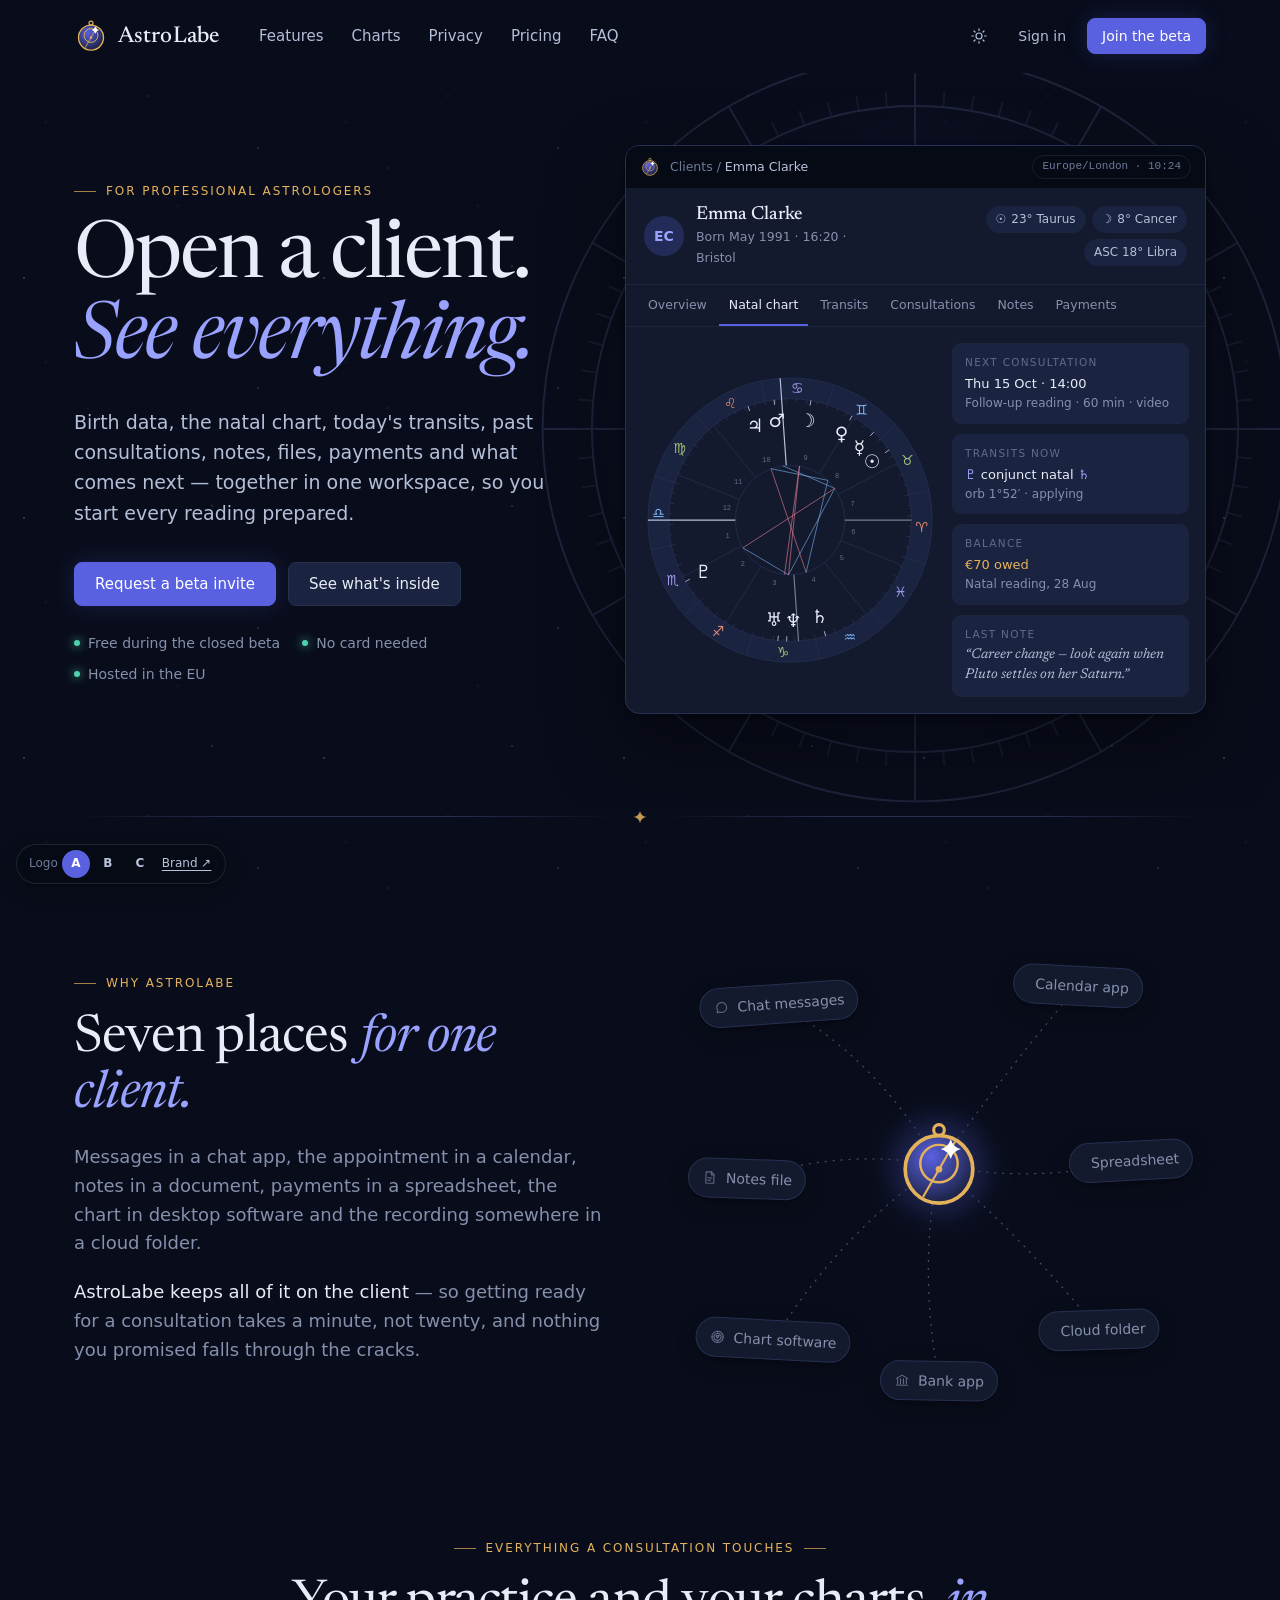
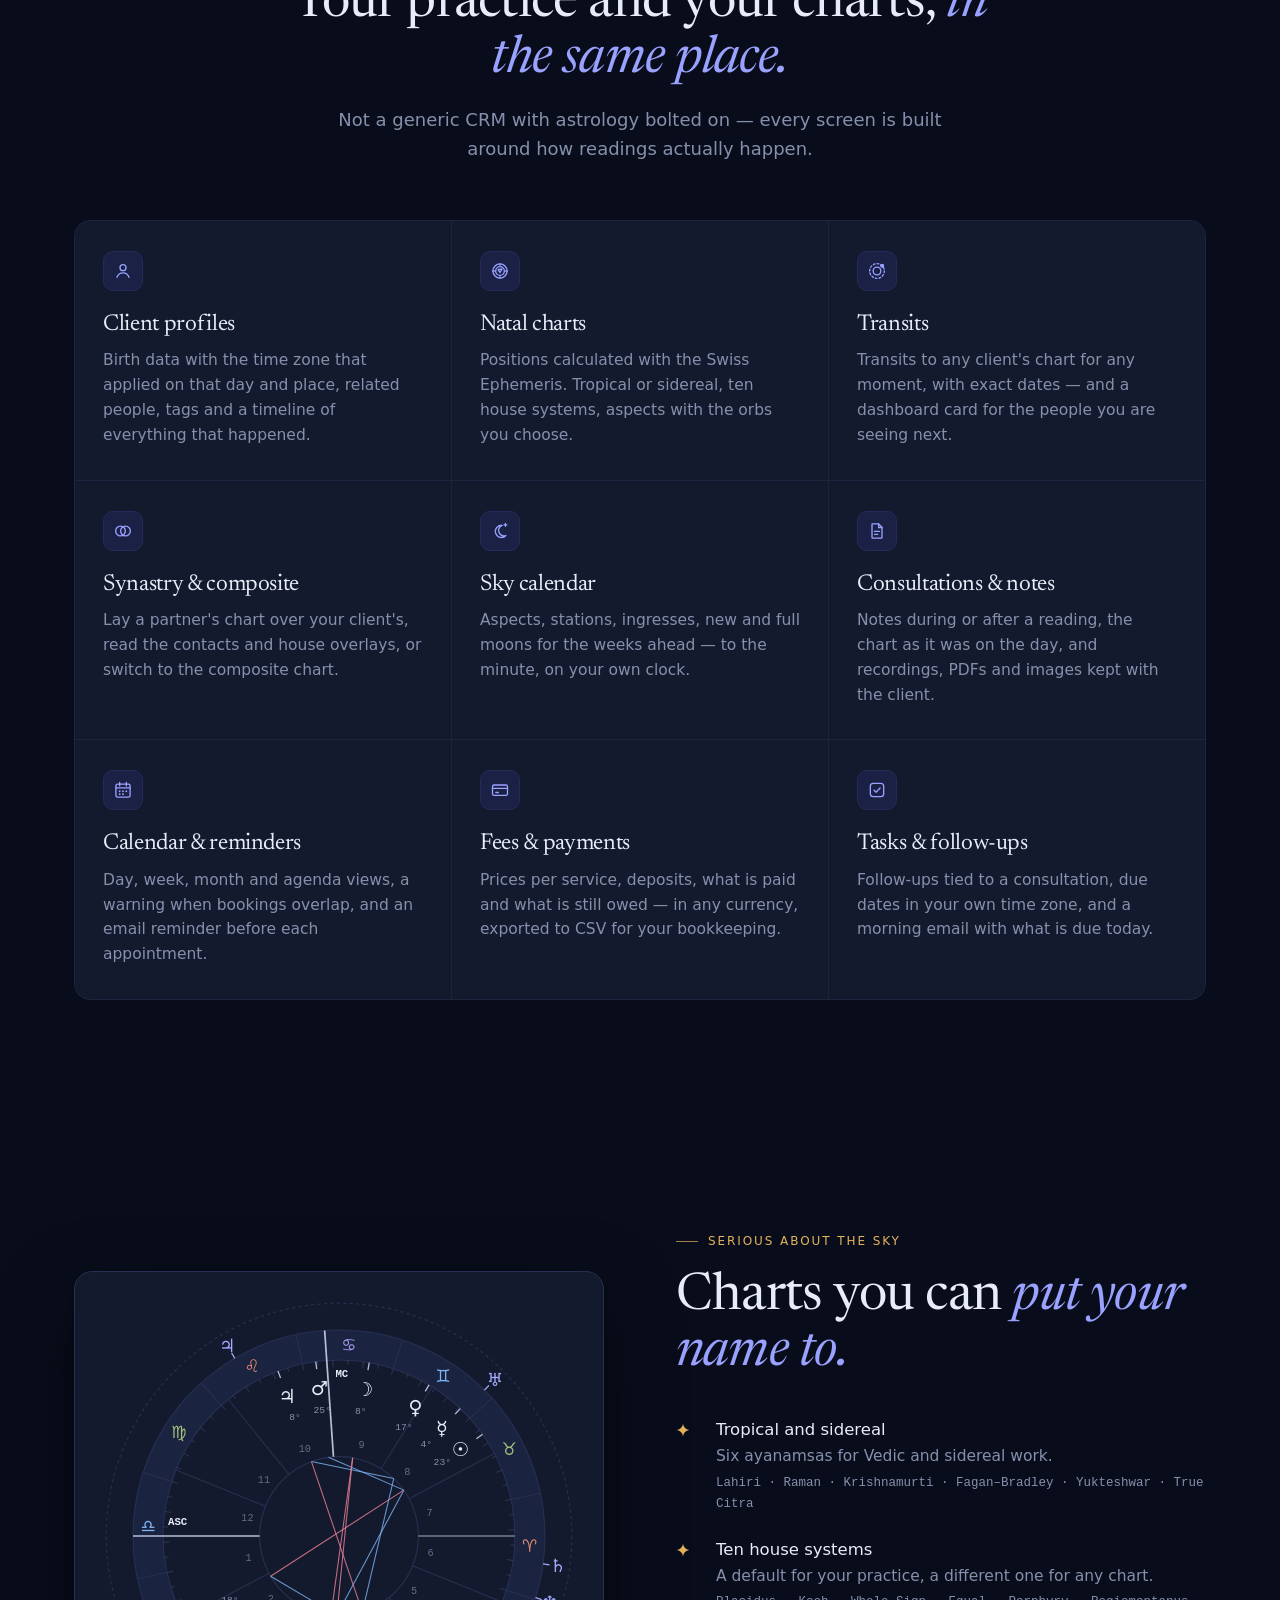
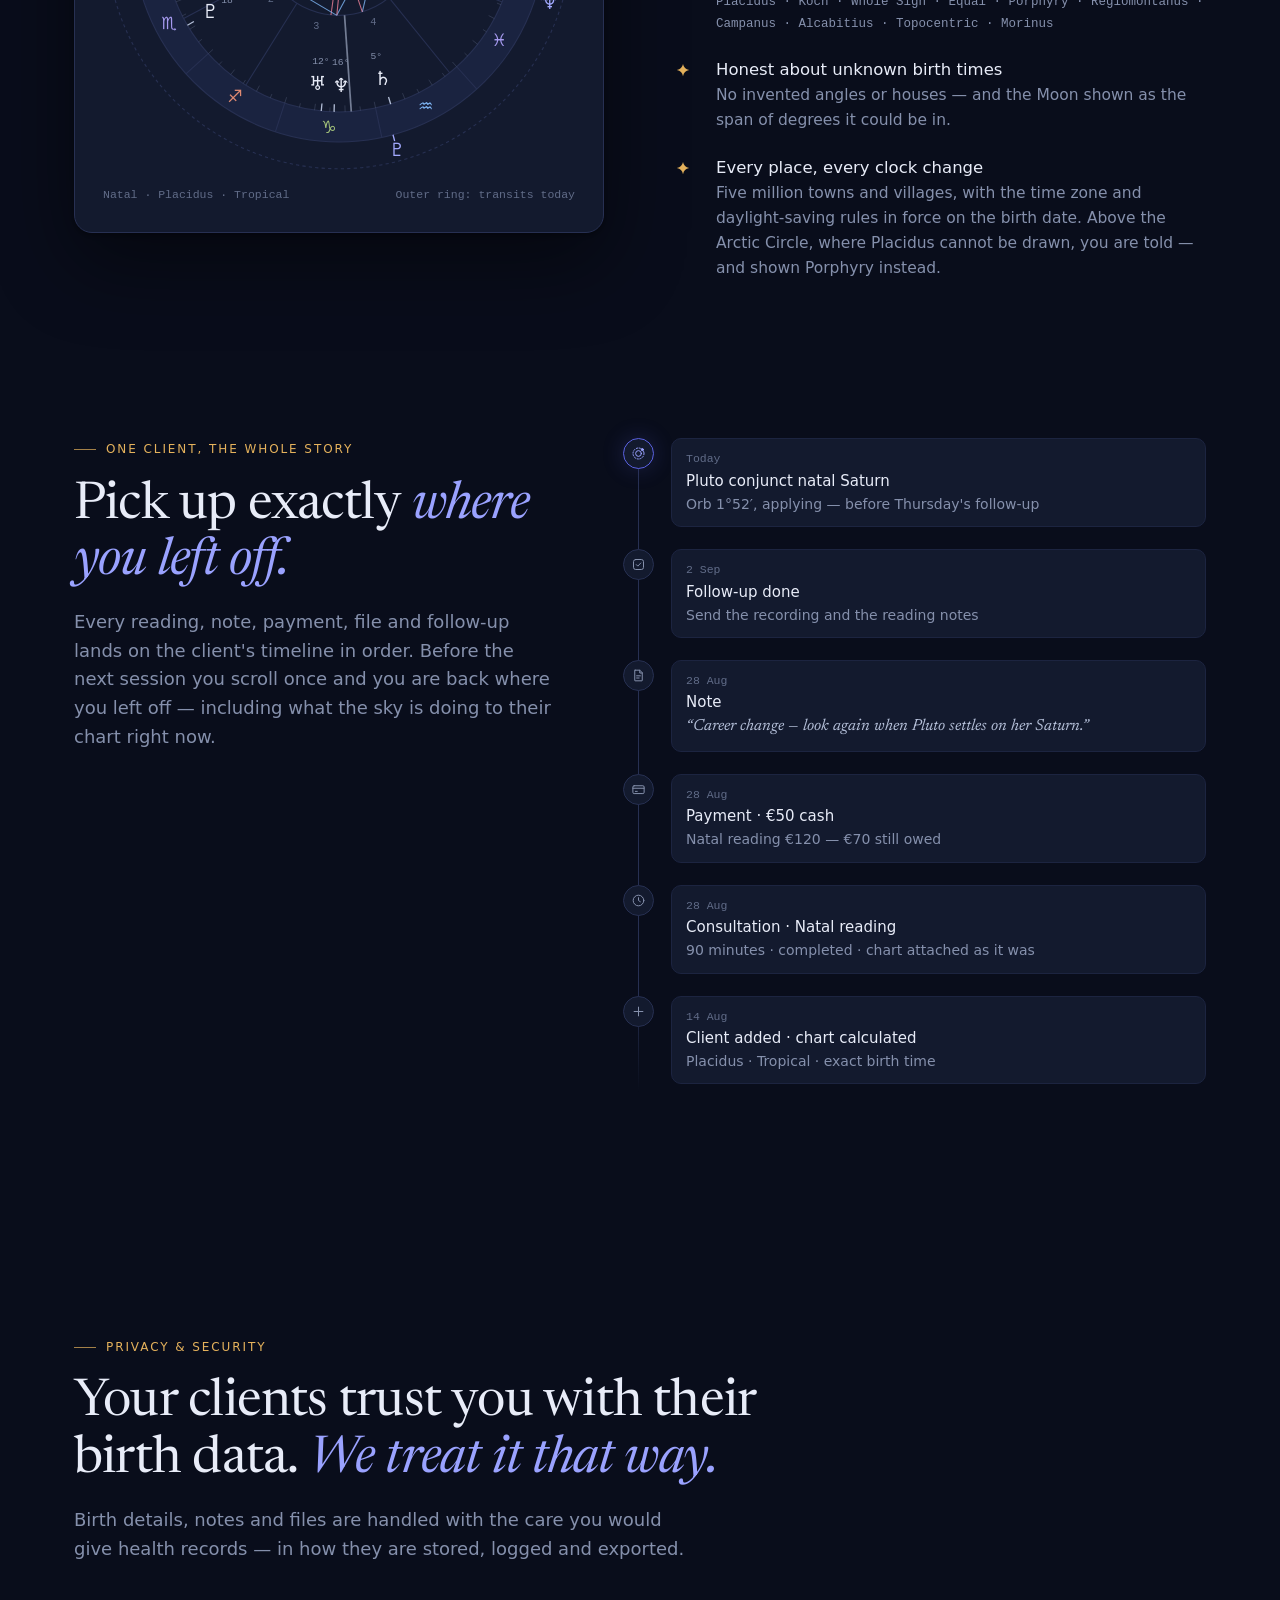
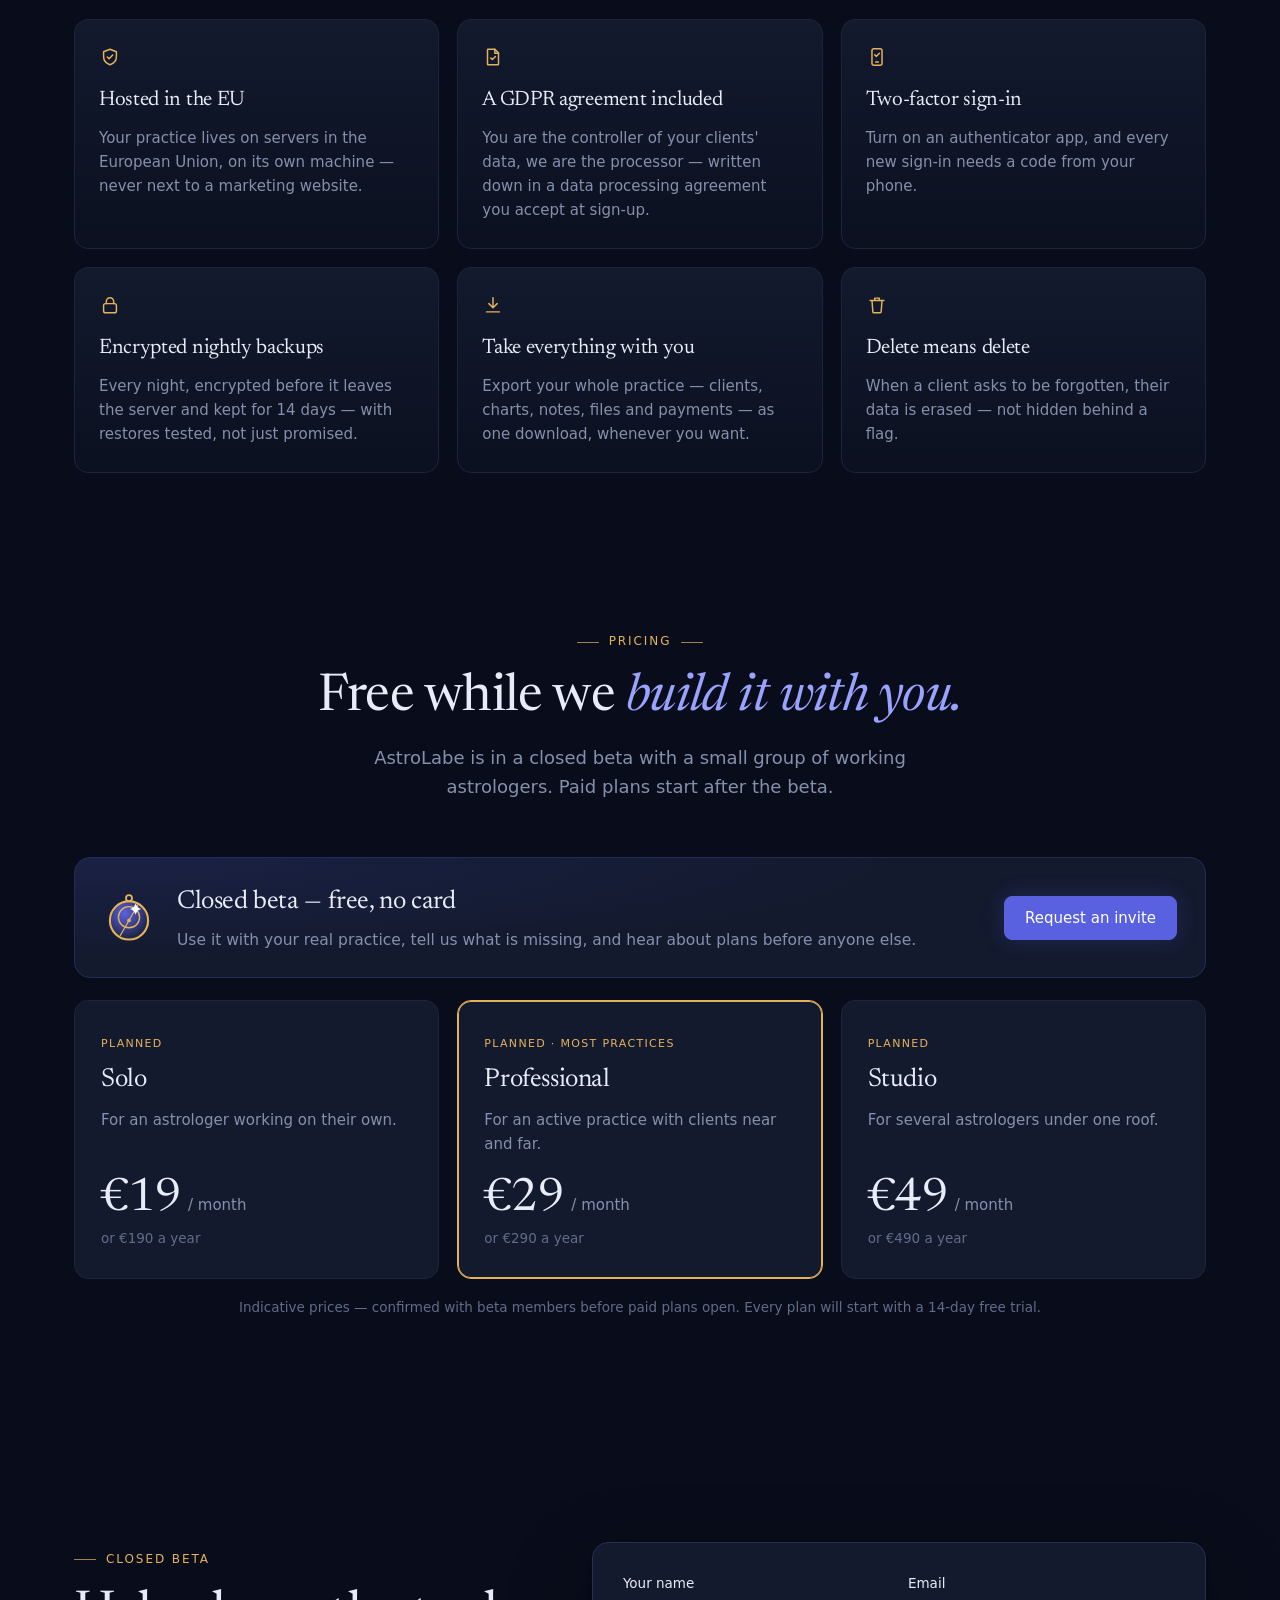
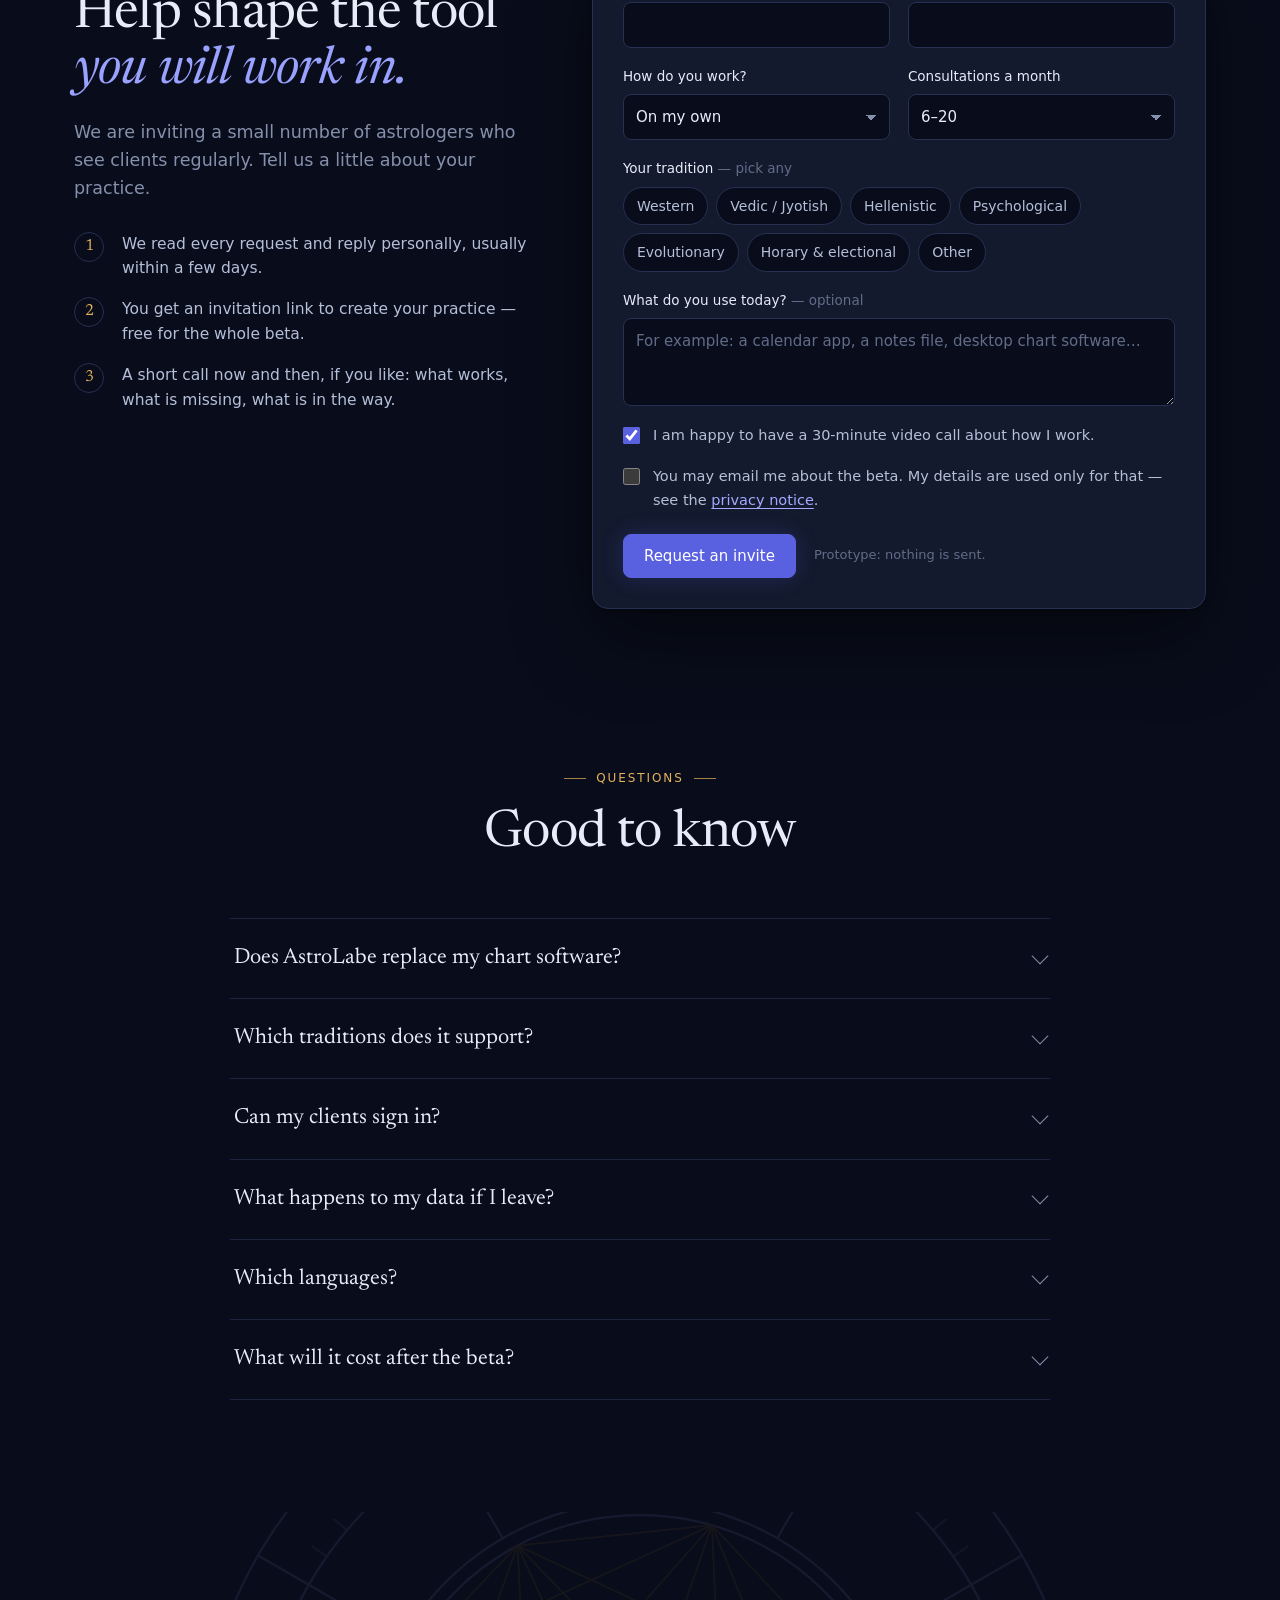
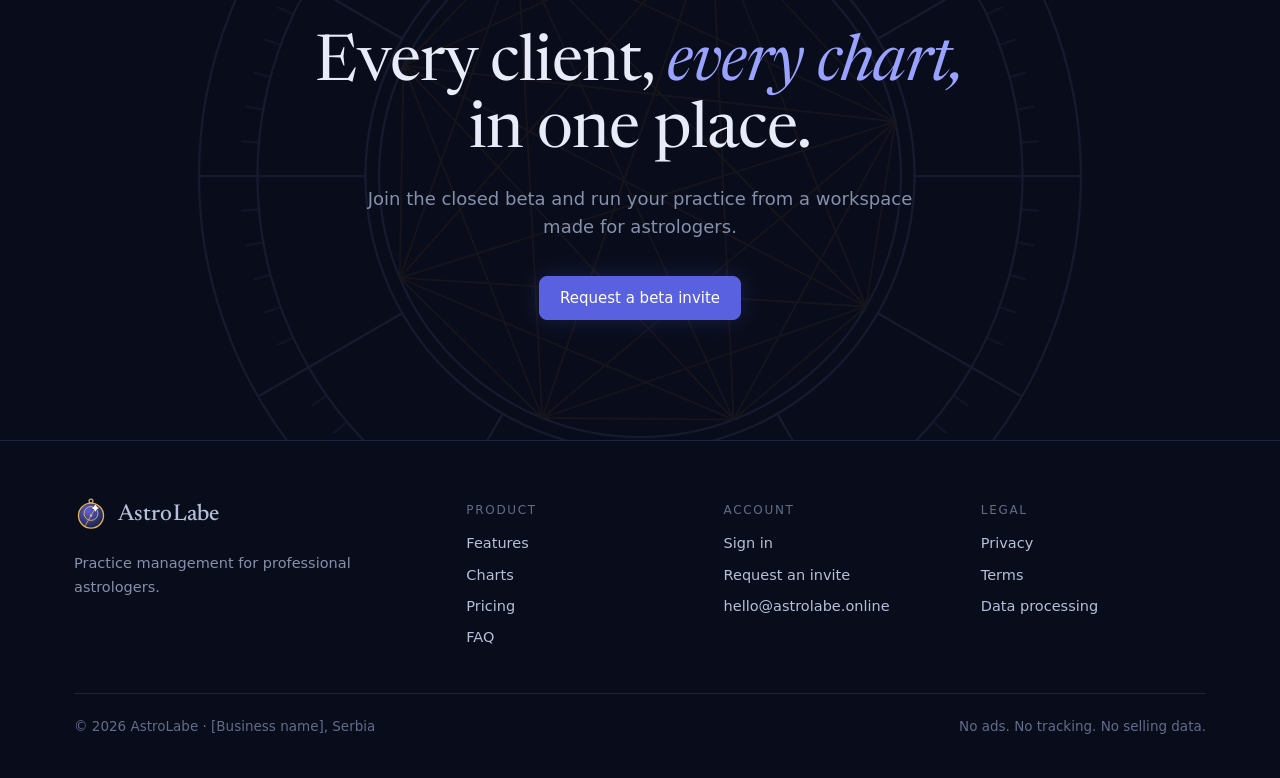
==== commit bda8ffef: "Use an English sample client in the hero mock The client profile in the hero showed a Serbian name, " ====
--- a/prototype/index.html
+++ b/prototype/index.html
@@ -124,14 +124,14 @@
                         <figure class="mock" aria-label="AstroLabe client profile, with the natal chart and what is coming up" style="margin: 0">
                             <div class="mock-bar">
                                 <svg class="mark" aria-hidden="true"><use class="logo-use" href="#mark-a" /></svg>
-                                <span class="crumb">Clients / <b>Ana Marković</b></span>
-                                <span class="tz">Europe/Belgrade · 10:24</span>
+                                <span class="crumb">Clients / <b>Emma Clarke</b></span>
+                                <span class="tz">Europe/London · 10:24</span>
                             </div>
                             <div class="mock-head">
-                                <div class="avatar" aria-hidden="true">AM</div>
+                                <div class="avatar" aria-hidden="true">EC</div>
                                 <div class="who">
-                                    <b>Ana Marković</b>
-                                    <span>Born May 1991 · 16:20 · Novi Sad</span>
+                                    <b>Emma Clarke</b>
+                                    <span>Born May 1991 · 16:20 · Bristol</span>
                                 </div>
                                 <div class="chips">
                                     <span class="chip"><span class="glyph">☉&#xFE0E;</span> 23° Taurus</span>
